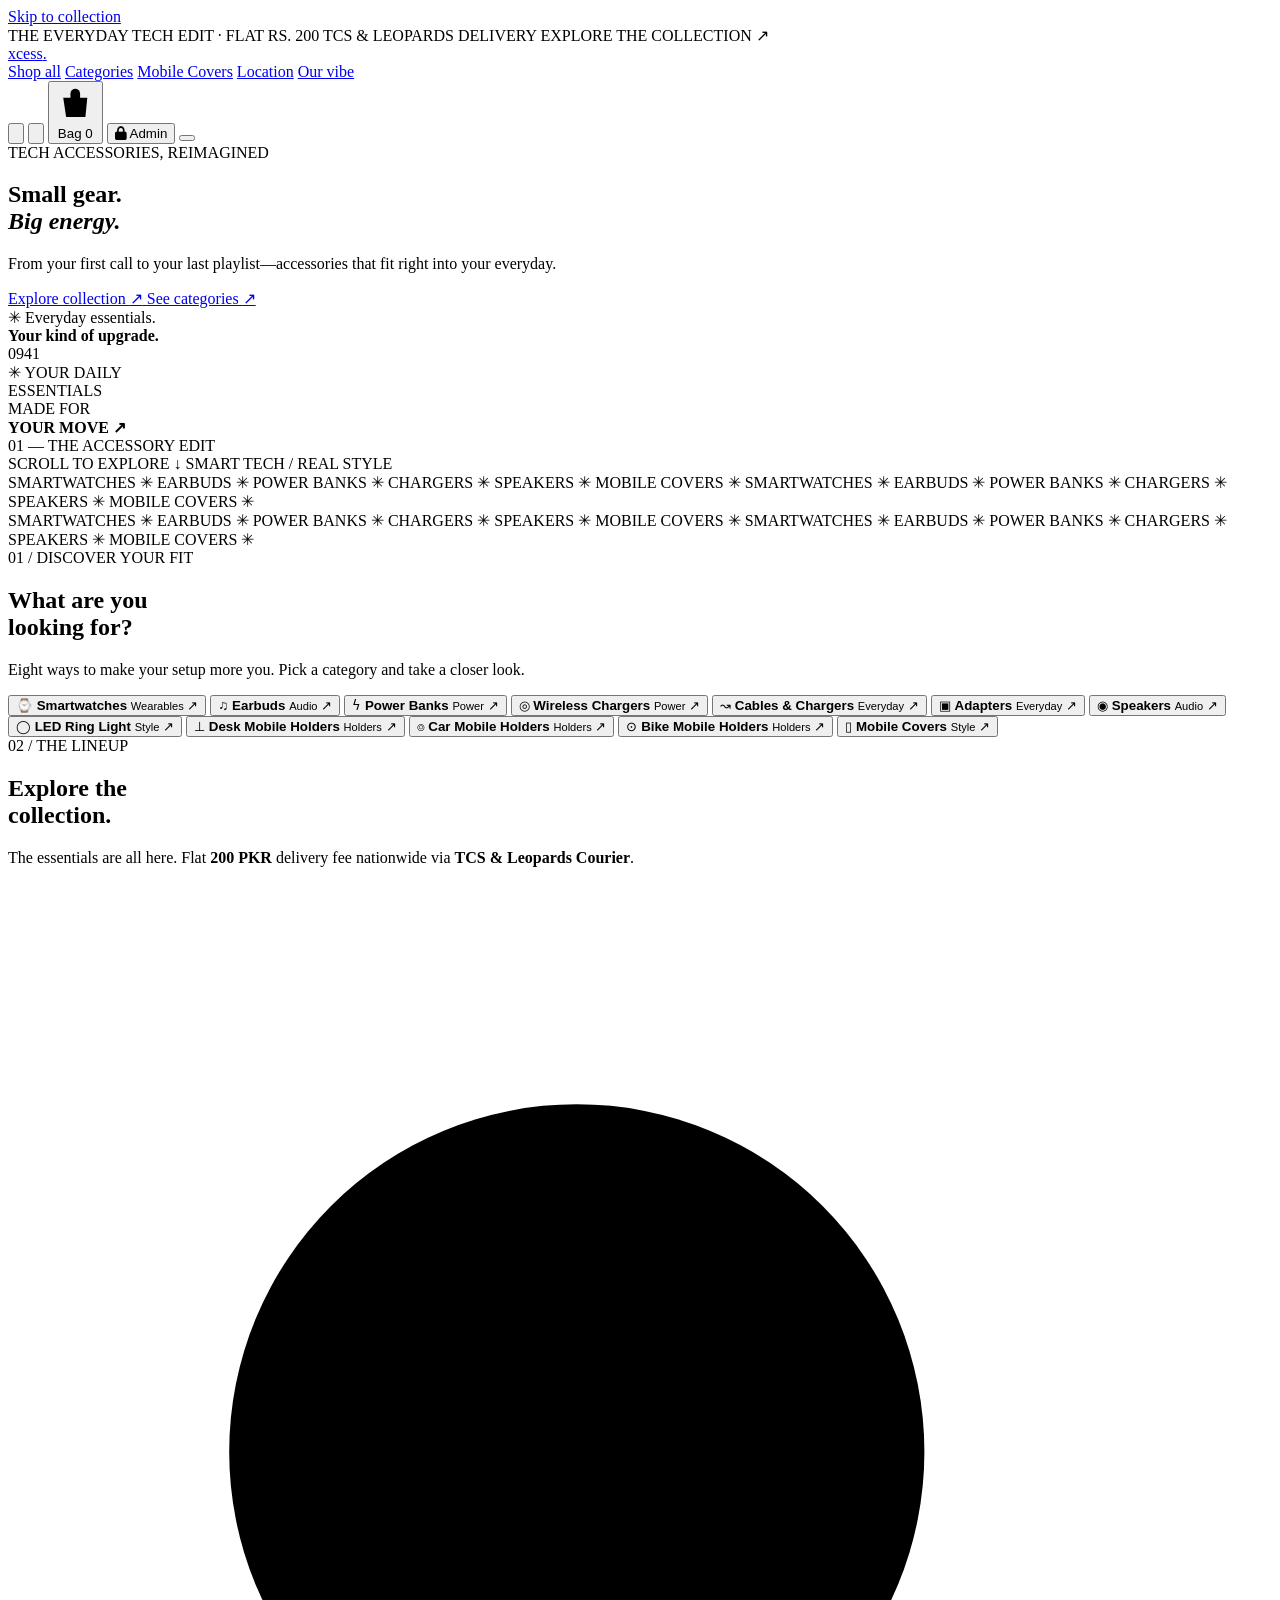
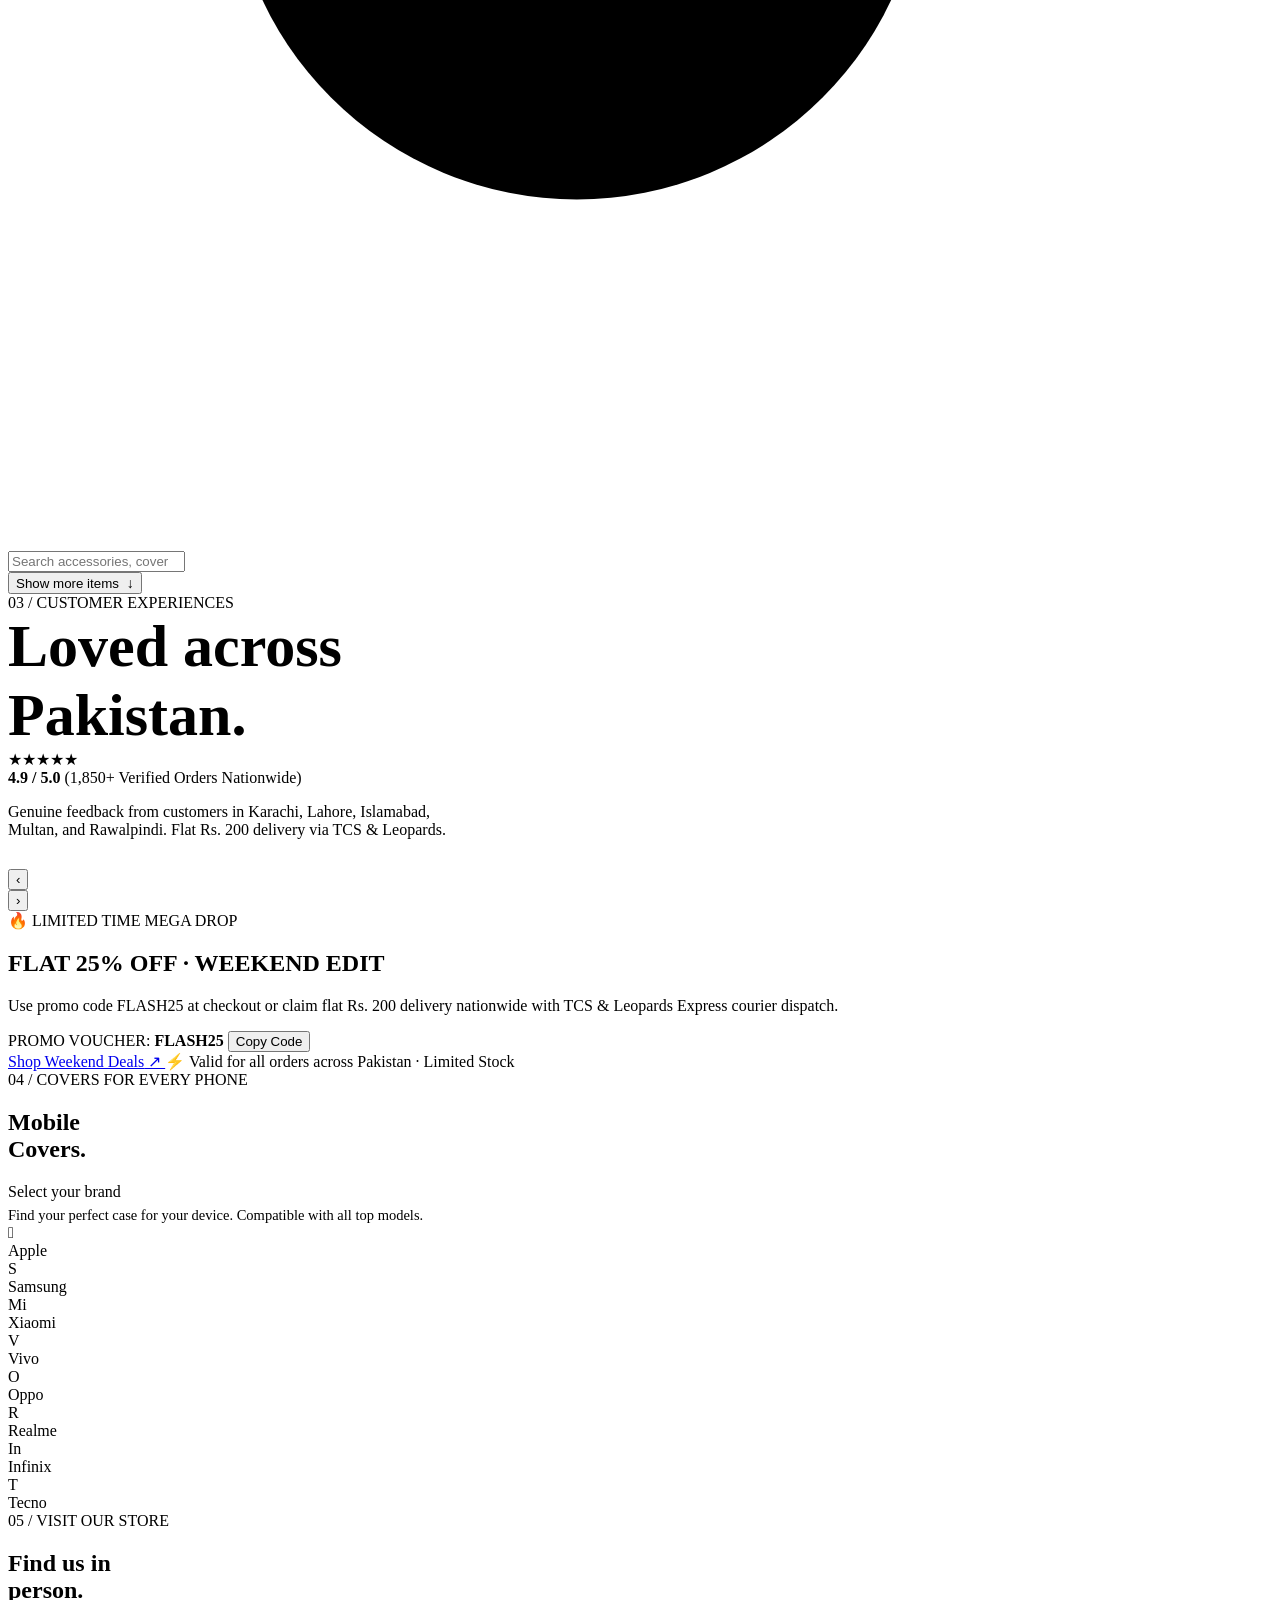
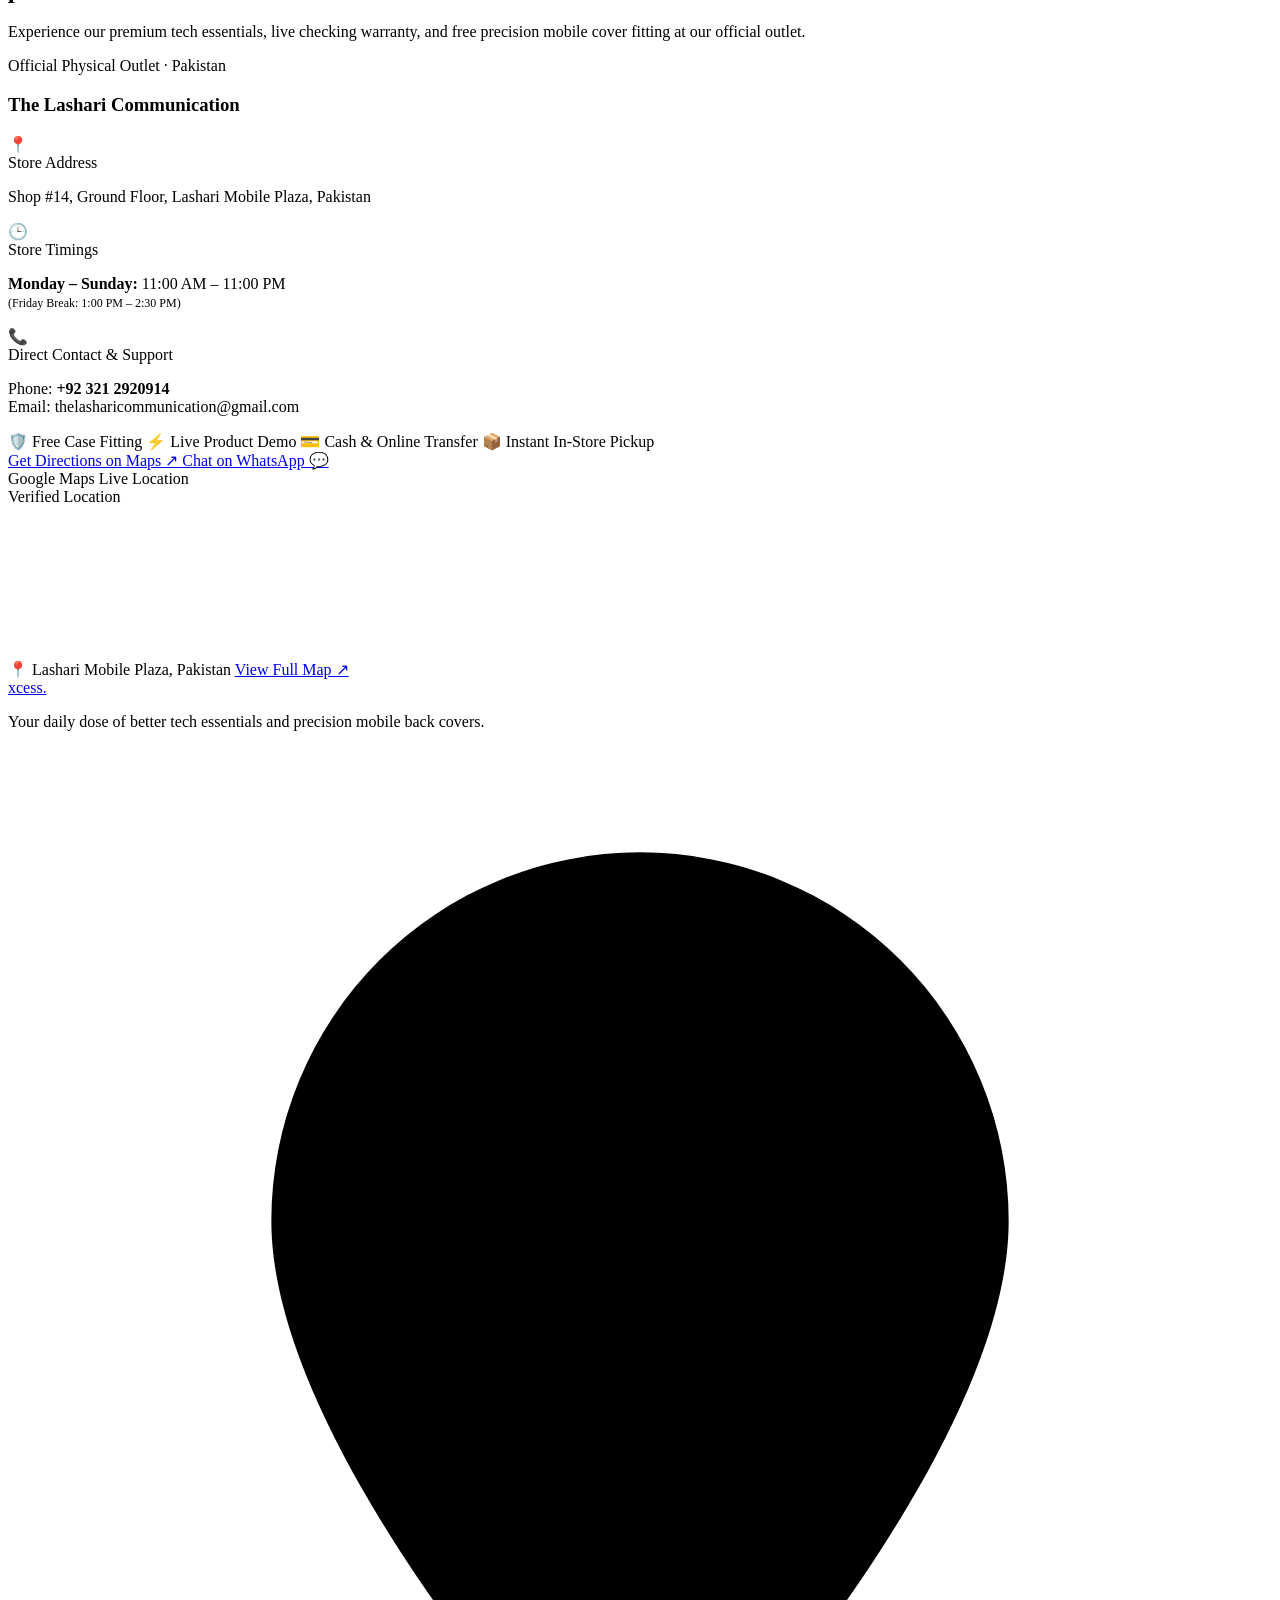
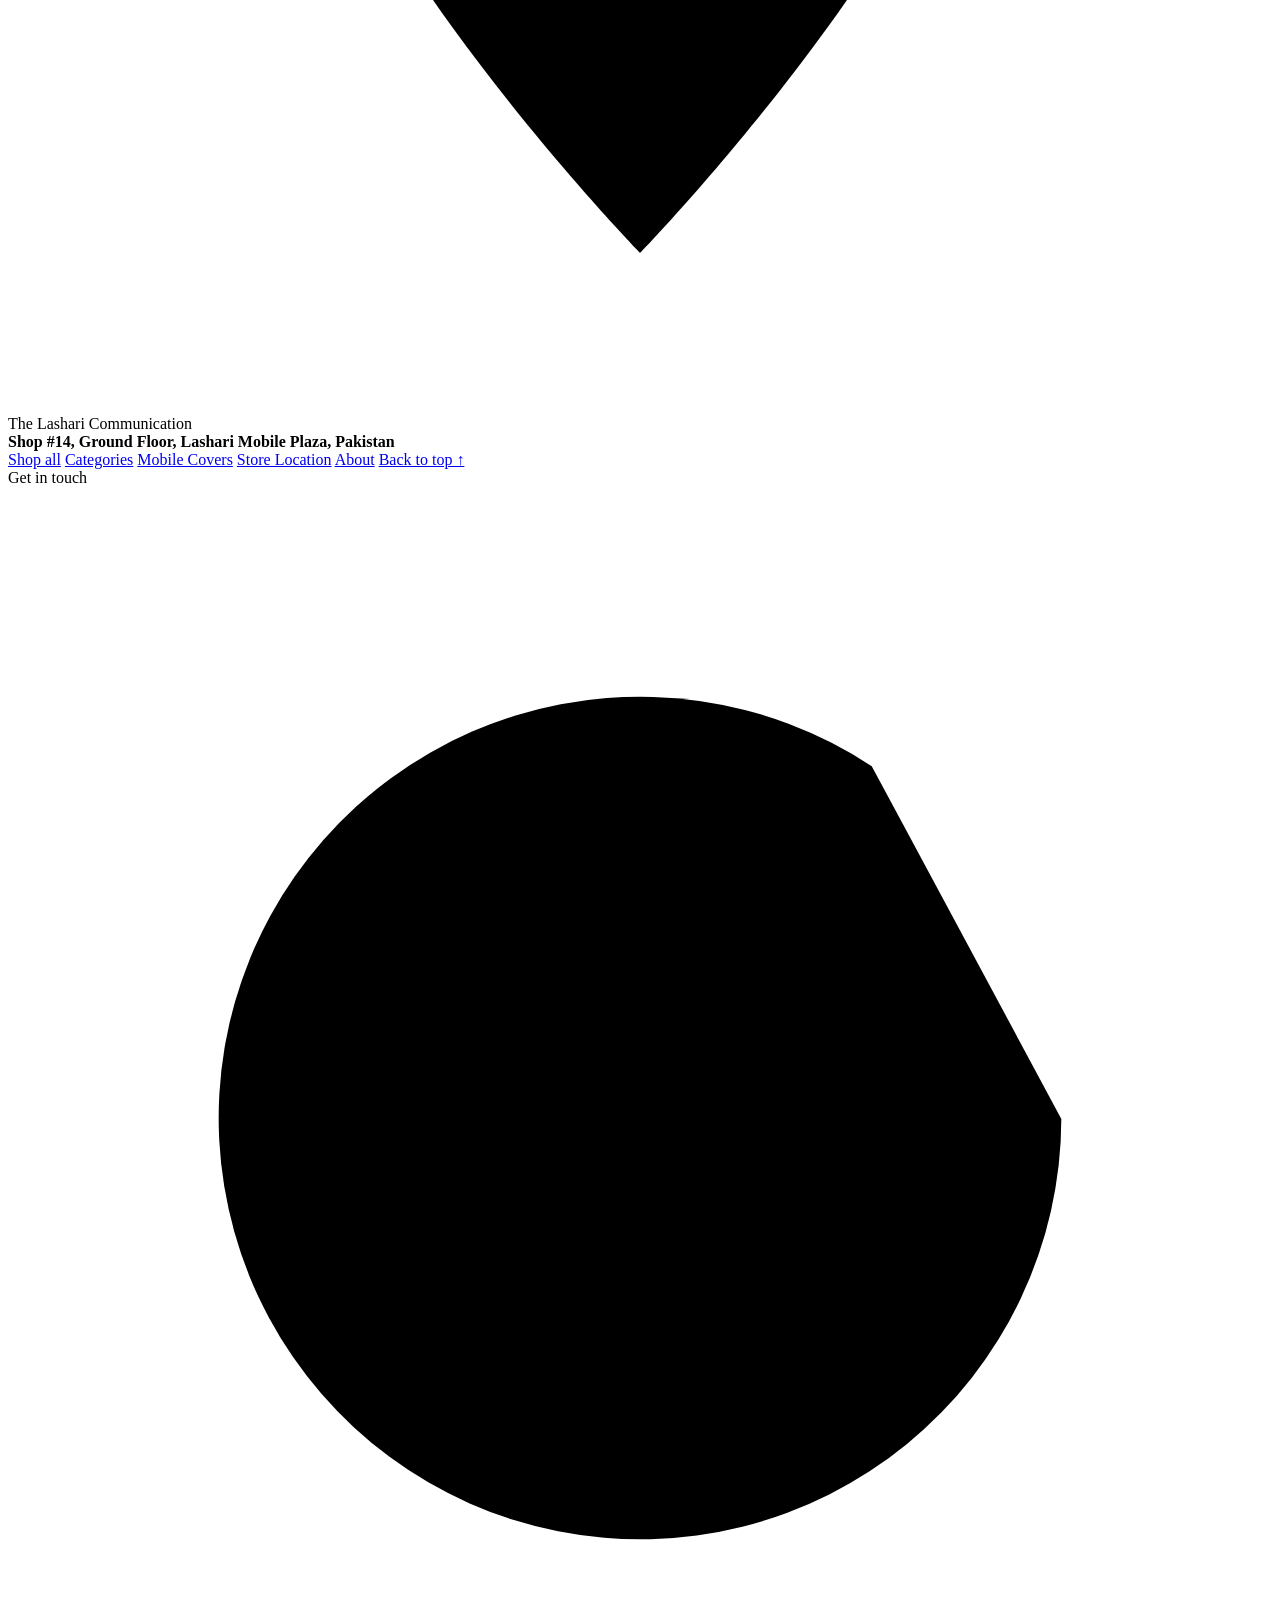
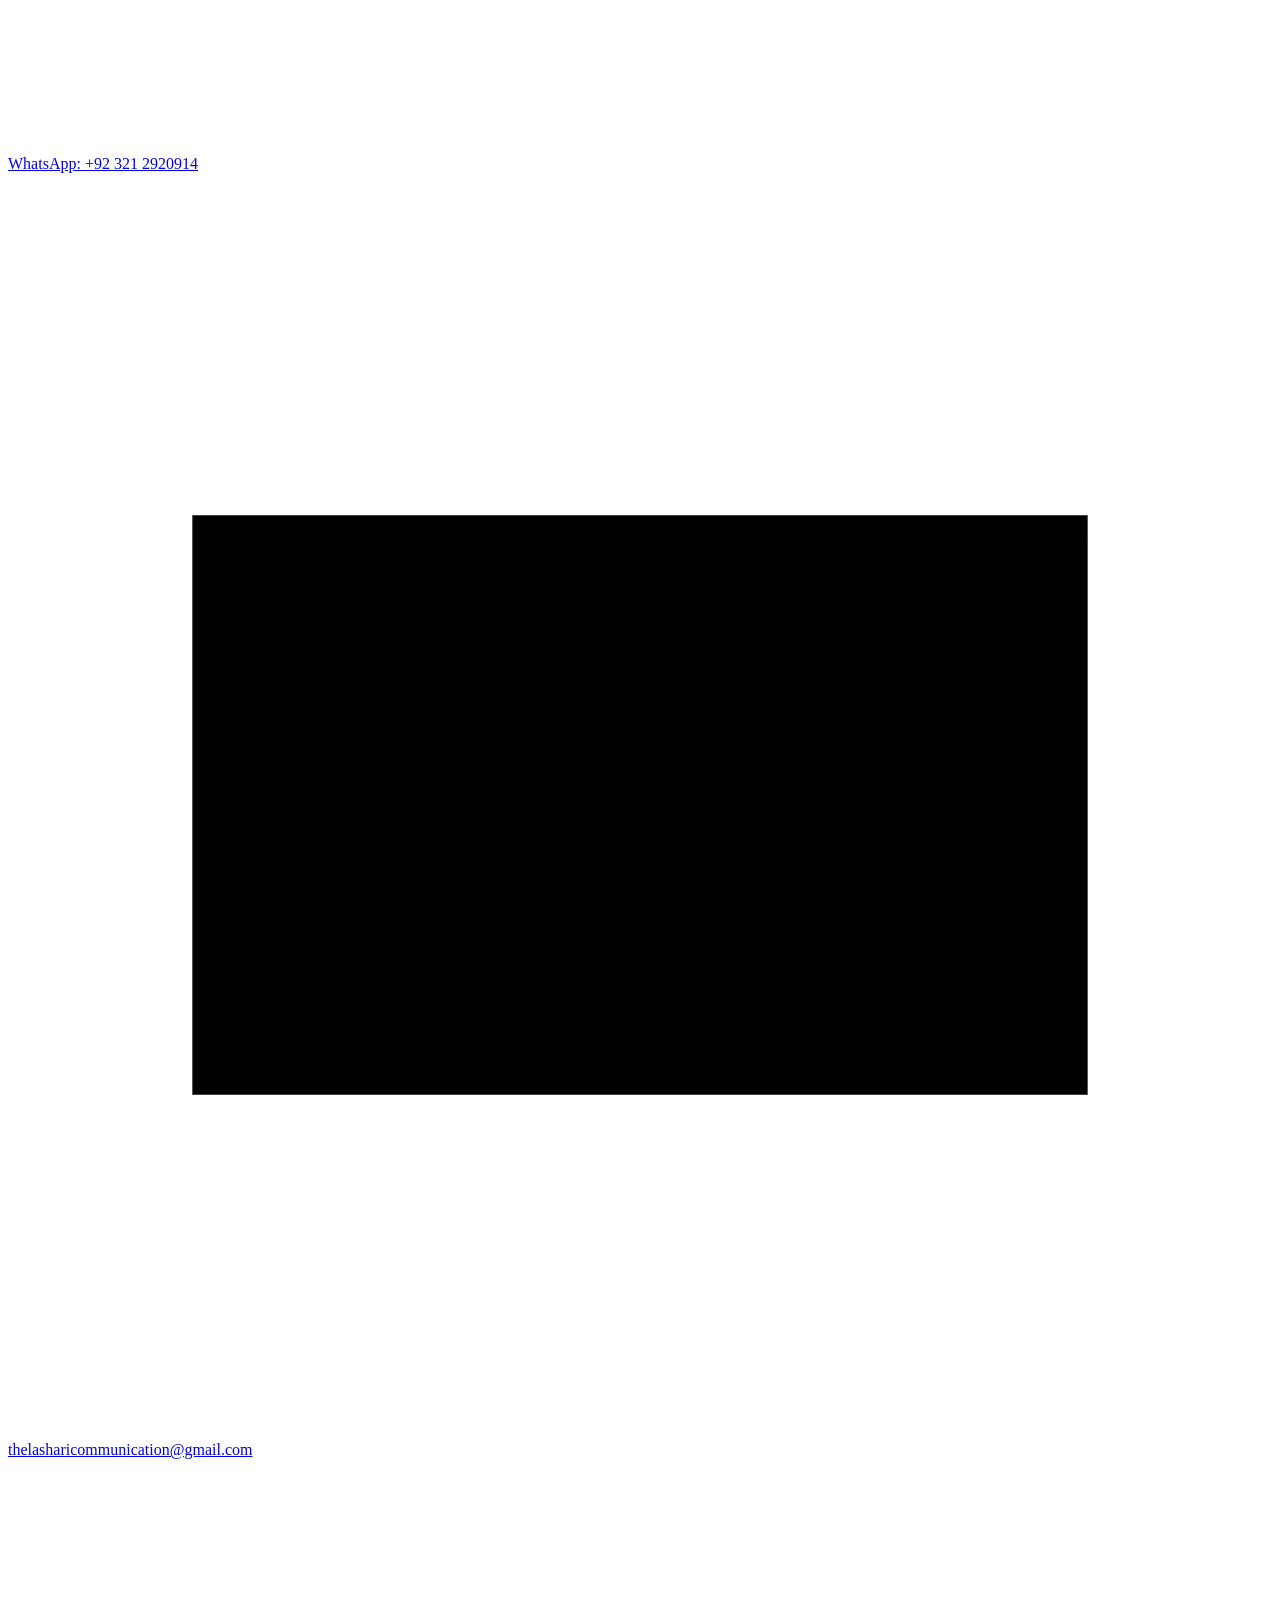
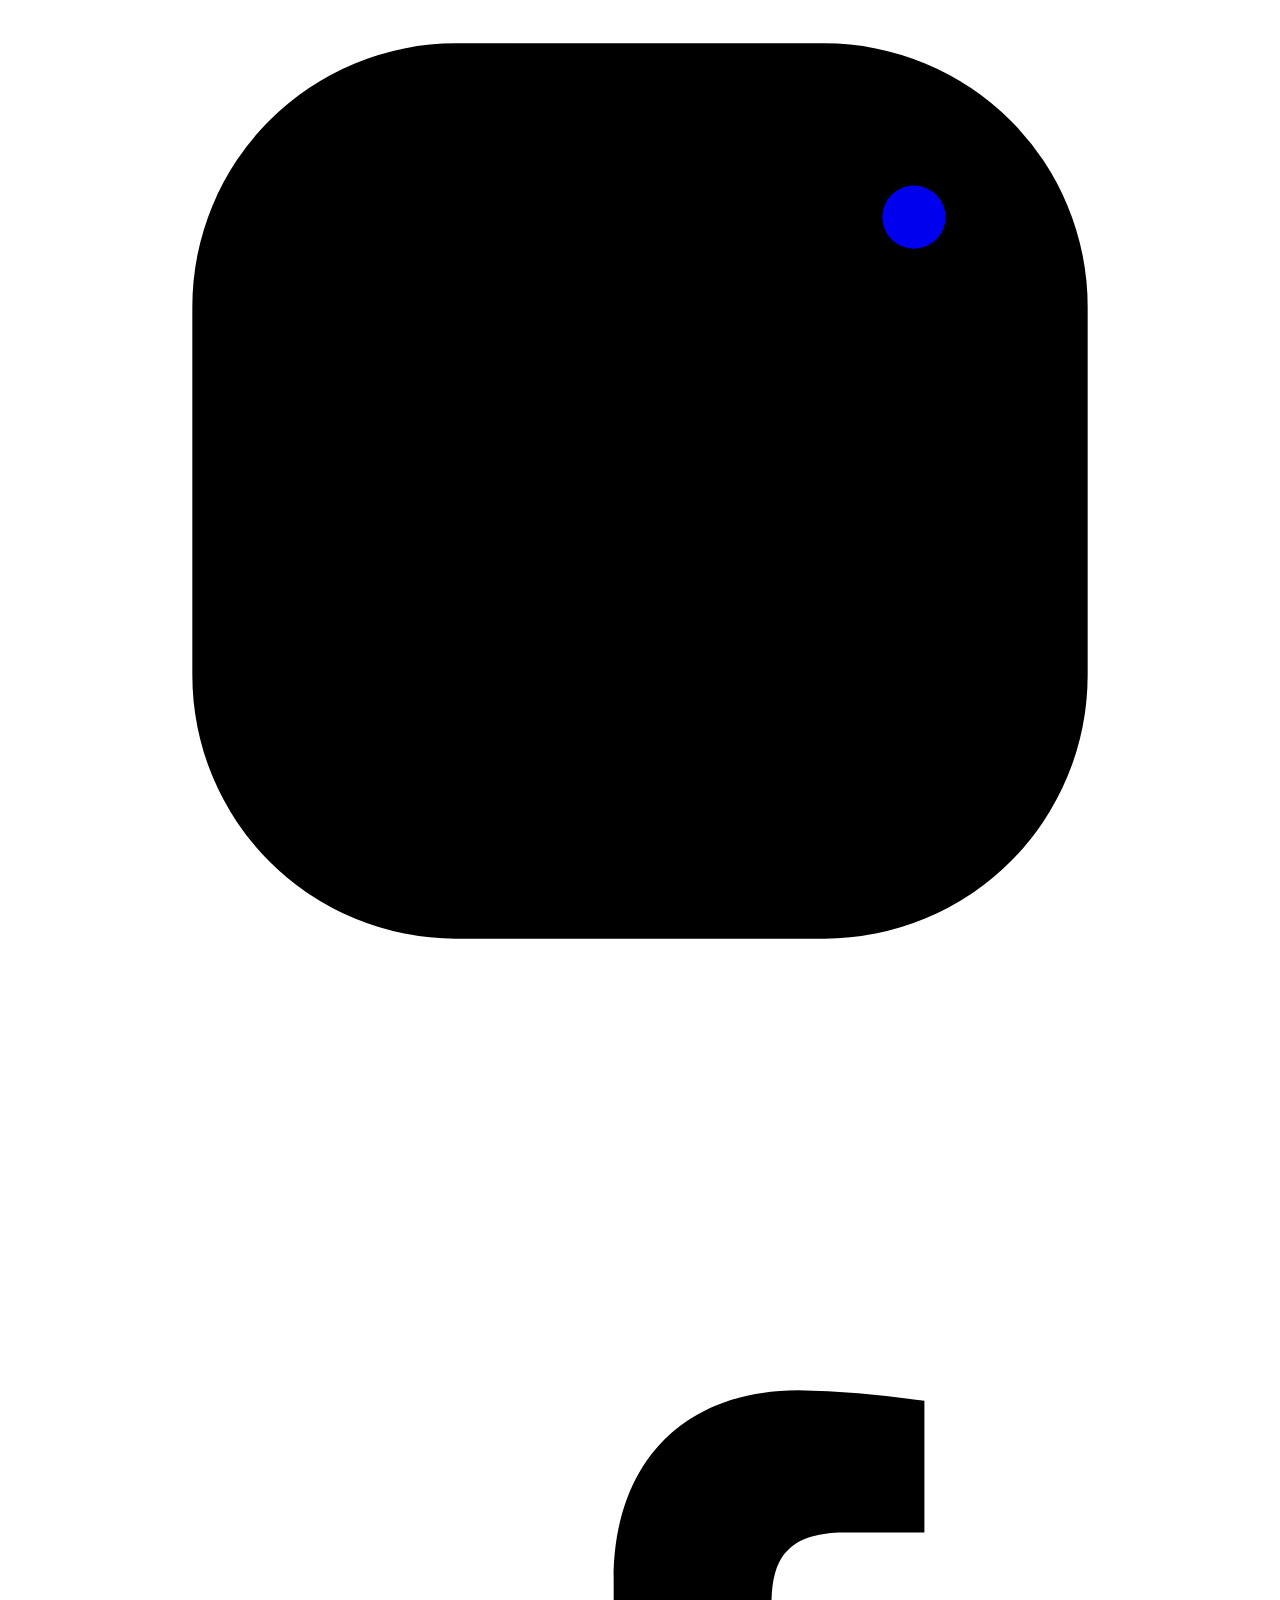
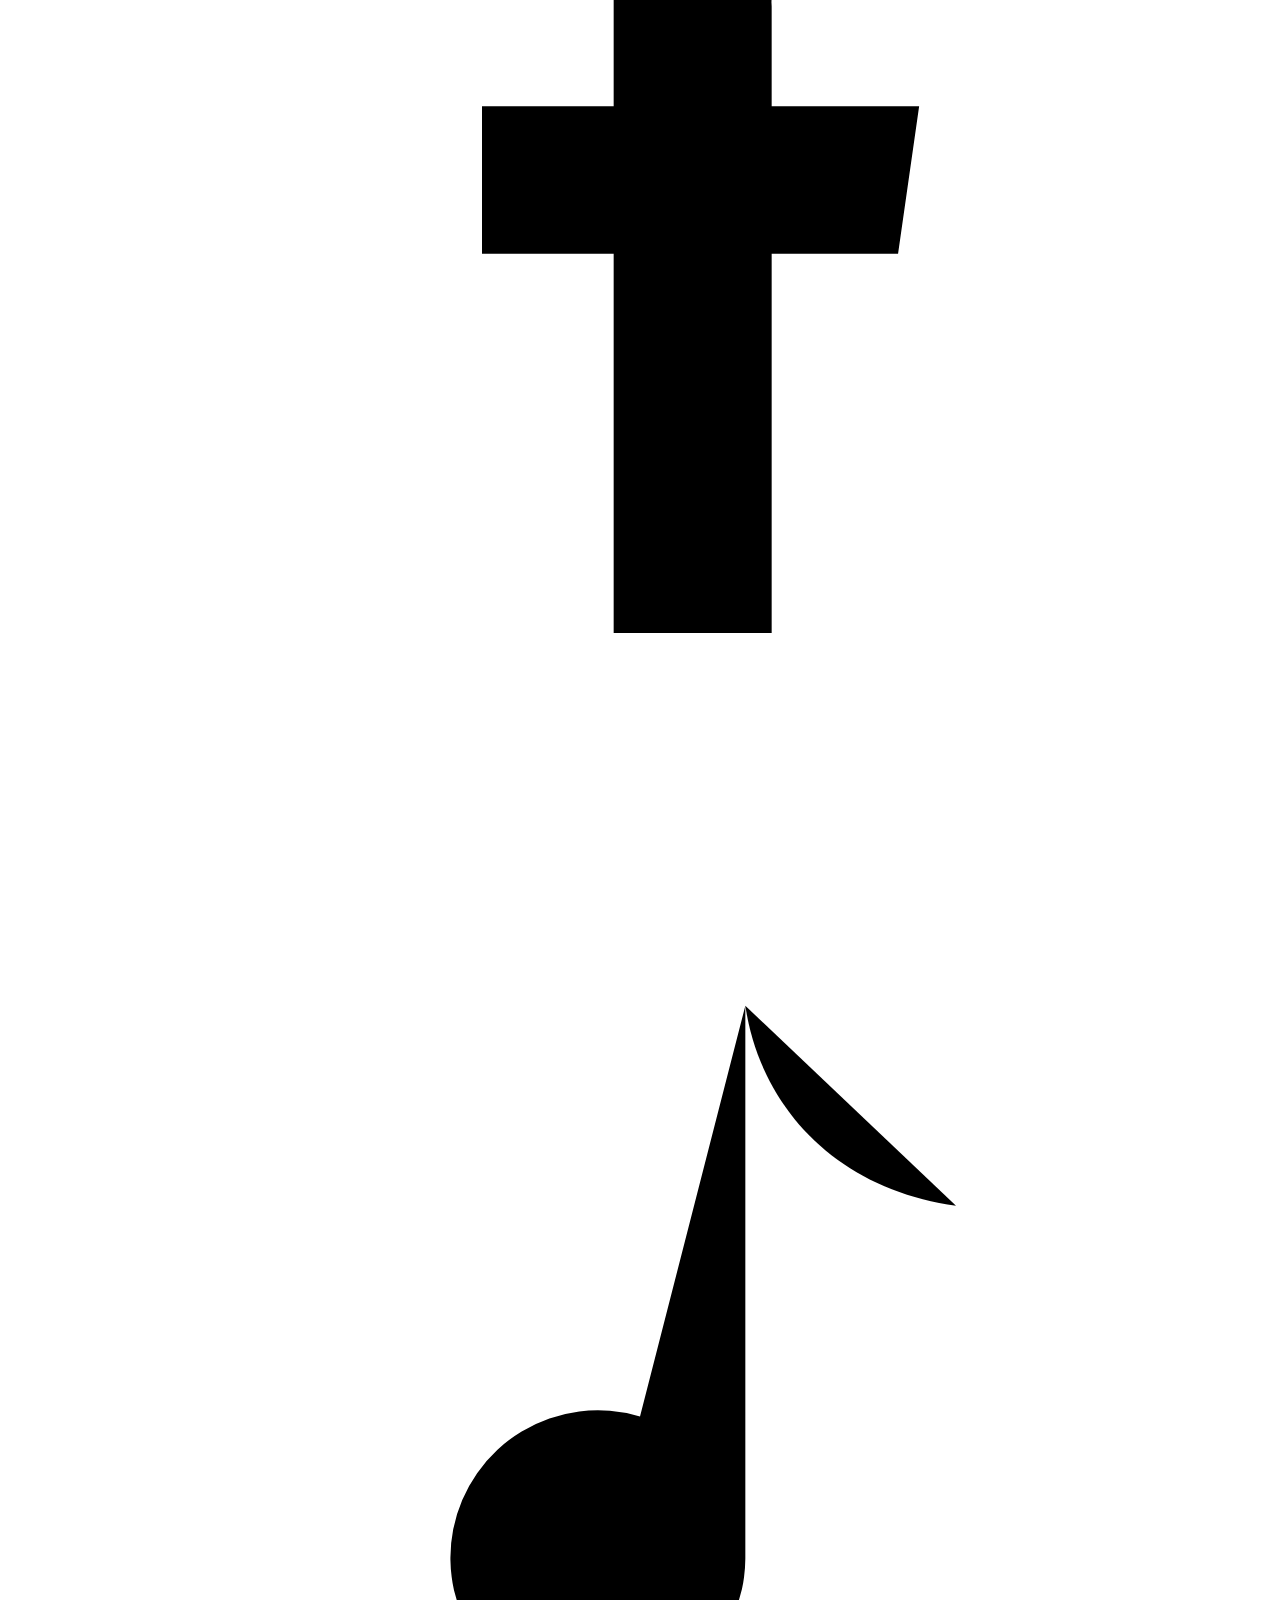
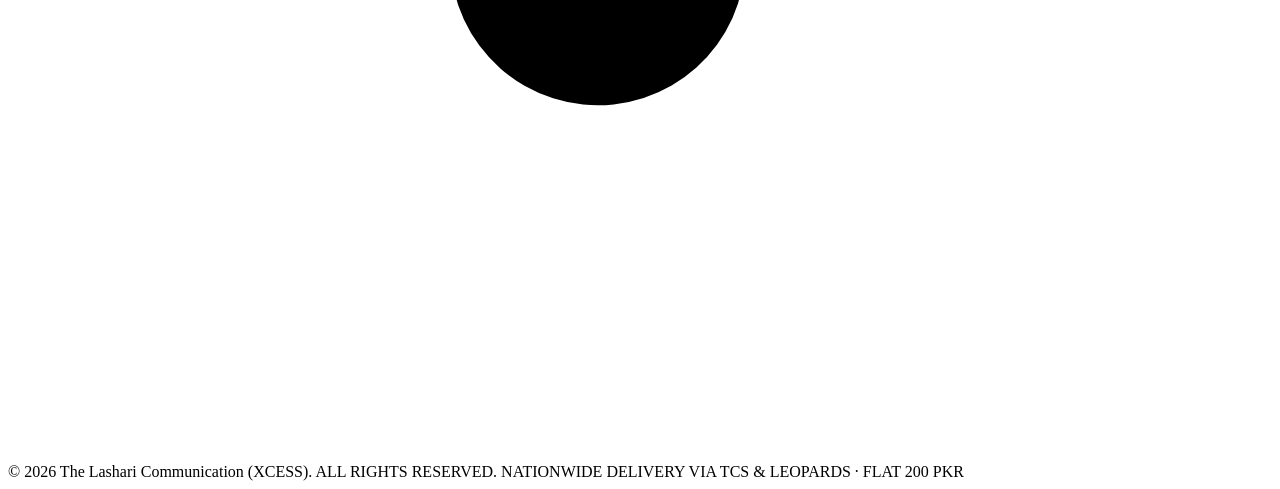
==== index.html @ 23fe4143 "Deploy index.html - The Lashari Communication (XCESS)" ====
﻿<!doctype html>
<html lang="en">
<head>
  <meta charset="UTF-8">
  <meta name="viewport" content="width=device-width, initial-scale=1">
  <meta name="theme-color" content="#171a18">
  <meta name="description" content="Discover smartwatches, earbuds, power banks, mobile covers, chargers, cables, adapters and speakers at The Lashari Communication (XCESS). Nationwide delivery across Pakistan.">
  <title>The Lashari Communication (XCESS) — Upgrade Your Everyday</title>

  <!-- Google Fonts: Manrope (Display) & DM Sans (Body) -->
  <link rel="preconnect" href="https://fonts.googleapis.com">
  <link rel="preconnect" href="https://fonts.gstatic.com" crossorigin>
  <link href="https://fonts.googleapis.com/css2?family=DM+Sans:ital,opsz,wght@0,9..40,400;0,9..40,500;0,9..40,600;0,9..40,700;1,9..40,400&family=Manrope:wght@400;500;600;700;800&display=swap" rel="stylesheet">

  <!-- Font Awesome Icons -->
  <link rel="stylesheet" href="https://cdnjs.cloudflare.com/ajax/libs/font-awesome/6.5.1/css/all.min.css">

  <!-- XCESS Design System Stylesheet -->
  <link rel="stylesheet" href="css/style.css">
</head>
<body>

  <!-- MOUSE-FOLLOW CURSOR GLOW -->
  <div id="cursor-glow" aria-hidden="true"></div>

  <!-- TOAST NOTIFICATION -->
  <div class="toast" id="toast" role="status" aria-live="polite"></div>

    <a class="skip-link" href="#collection">Skip to collection</a>

  <!-- ANNOUNCEMENT BAR -->
  <div class="topbar" id="topAnnouncementBar">
    <span class="pulse"></span>
    <span id="announcementCustomText">THE EVERYDAY TECH EDIT · FLAT RS. 200 TCS &amp; LEOPARDS DELIVERY</span>
    <span class="topbar-right">
      EXPLORE THE COLLECTION
      <span aria-hidden="true">↗</span>
    </span>
  </div>

  <!-- HEADER -->
  <header class="site-header" id="top">
    <div class="header-inner wrap">
      <a href="#top" class="brand" aria-label="XCESS home">
        xcess<span class="brand-dot">.</span>
      </a>

      <nav class="desktop-nav" aria-label="Main navigation">
        <a href="#collection" class="is-current">Shop all</a>
        <a href="#categories">Categories</a>
        <a href="#brands">Mobile Covers</a>
        <a href="#locationSection">Location</a>
        <a href="#about">Our vibe</a>
      </nav>

      <div class="header-actions">
        <!-- SEARCH -->
        <button id="searchToggle" class="icon-button" aria-label="Search collection" title="Search">
          <svg viewBox="0 0 24 24" aria-hidden="true">
            <circle cx="10.8" cy="10.8" r="6.6"/>
            <path d="m16 16 5 5"/>
          </svg>
        </button>

        <!-- WISHLIST -->
        <button id="favoritesToggle" class="icon-button fav-button" aria-label="Show saved favorites" title="Saved favorites">
          <svg viewBox="0 0 24 24" aria-hidden="true">
            <path d="M20.7 8.5c0 4.3-8.7 10.4-8.7 10.4S3.3 12.8 3.3 8.5A4.7 4.7 0 0 1 12 6.2a4.7 4.7 0 0 1 8.7 2.3Z"/>
          </svg>
          <span id="favoritesCount" class="count-badge" hidden>0</span>
        </button>

        <!-- SHOPPING BAG -->
        <button id="bagToggle" class="bag-button" aria-label="Open shopping bag">
          <svg viewBox="0 0 24 24" aria-hidden="true">
            <path d="M4.5 8.5h15l-1.2 12h-12l-1.8-12Z"/>
            <path d="M9 9V6a3 3 0 0 1 6 0v3"/>
          </svg>
          <span>Bag</span>
          <span class="bag-count" id="headerBagCount">0</span>
        </button>

        <!-- ADMIN PANEL BUTTON -->
        <button class="admin-header-btn" onclick="AdminController.promptLogin()" title="Store Admin">
          <i class="fa-solid fa-lock"></i> Admin
        </button>

        <!-- MOBILE MENU -->
        <button class="menu-button" id="menuToggle" aria-label="Open menu" aria-expanded="false">
          <span></span>
          <span></span>
        </button>
      </div>
    </div>

    <!-- MOBILE NAVIGATION -->
    <nav id="mobileNav" class="mobile-nav" aria-label="Mobile navigation" hidden>
      <a href="#collection">Shop all</a>
      <a href="#categories">Categories</a>
      <a href="#brands">Mobile Covers</a>
      <a href="#locationSection">Store Location</a>
      <a href="#about">Our vibe</a>
    </nav>
  </header>

  <main>
    <!-- HERO SECTION -->
    <section class="hero" id="heroSection" aria-labelledby="heroHeading">
      <div class="wrap hero-grid">
        <div class="hero-copy">
          <div class="eyebrow">
            <span class="eyebrow-line"></span>
            TECH ACCESSORIES, REIMAGINED
          </div>
          <h1 id="heroHeading">
            Small gear.<br>
            <em>Big energy.</em>
          </h1>
          <p>
            From your first call to your last playlist—accessories
            that fit right into your everyday.
          </p>
          <div class="hero-cta">
            <a class="button button-dark" href="#collection">
              Explore collection
              <span>↗</span>
            </a>
            <a class="text-link" href="#categories">
              See categories
              <span>↗</span>
            </a>
          </div>
          <div class="hero-note">
            <span class="mini-star">✳</span>
            <span>
              Everyday essentials.<br>
              <strong>Your kind of upgrade.</strong>
            </span>
          </div>
        </div>

        <!-- 3D PRODUCT ILLUSTRATIONS STAGE -->
        <div class="hero-stage" aria-label="Decorative smartwatch and earbuds illustrations">
          <div class="orbit orbit-one"></div>
          <div class="orbit orbit-two"></div>
          <div class="hero-disc"></div>
          <div class="hero-glow"></div>

          <!-- Pure CSS 3D Floating Watch -->
          <div class="hero-product hero-watch" id="heroWatch">
            <div class="art-root">
              <div class="art-object watch-object">
                <div class="watch-strap"></div>
                <div class="watch-face">
                  <div class="watch-time">09<span>41</span></div>
                  <div class="watch-dot"></div>
                </div>
              </div>
            </div>
          </div>

          <!-- Pure CSS 3D Floating Earbuds -->
          <div class="hero-product hero-earbuds" id="heroEarbuds">
            <div class="art-root">
              <div class="art-object buds-object">
                <div class="earbud one"></div>
                <div class="earbud two"></div>
                <div class="buds-case"></div>
              </div>
            </div>
          </div>

          <div class="hero-sticker sticker-top">
            <span>✳</span>
            YOUR DAILY<br>
            ESSENTIALS
          </div>
          <div class="hero-sticker sticker-bottom">
            MADE FOR<br>
            <strong>YOUR MOVE ↗</strong>
          </div>
          <div class="hero-bottom-label">
            01 — THE ACCESSORY EDIT
          </div>
        </div>
      </div>

      <div class="hero-index wrap">
        <span>SCROLL TO EXPLORE ↓</span>
        <span>SMART TECH / REAL STYLE</span>
      </div>
    </section>

    <!-- SCROLLING CATEGORY TICKER -->
    <div class="ticker" aria-label="Product categories">
      <div class="ticker-track" aria-hidden="true">
        SMARTWATCHES <span>✳</span>
        EARBUDS <span>✳</span>
        POWER BANKS <span>✳</span>
        CHARGERS <span>✳</span>
        SPEAKERS <span>✳</span>
        MOBILE COVERS <span>✳</span>
        SMARTWATCHES <span>✳</span>
        EARBUDS <span>✳</span>
        POWER BANKS <span>✳</span>
        CHARGERS <span>✳</span>
        SPEAKERS <span>✳</span>
        MOBILE COVERS <span>✳</span>
      </div>
      <div class="ticker-track" aria-hidden="true">
        SMARTWATCHES <span>✳</span>
        EARBUDS <span>✳</span>
        POWER BANKS <span>✳</span>
        CHARGERS <span>✳</span>
        SPEAKERS <span>✳</span>
        MOBILE COVERS <span>✳</span>
        SMARTWATCHES <span>✳</span>
        EARBUDS <span>✳</span>
        POWER BANKS <span>✳</span>
        CHARGERS <span>✳</span>
        SPEAKERS <span>✳</span>
        MOBILE COVERS <span>✳</span>
      </div>
    </div>

    <!-- CATEGORIES SECTION -->
    <section class="categories-section section-space wrap" id="categories">
      <div class="section-kicker">
        <span class="section-number">01 /</span>
        DISCOVER YOUR FIT
      </div>
      <div class="section-heading-row">
        <h2>
          What are you<br>
          <span class="muted">looking for?</span>
        </h2>
        <p>
          Eight ways to make your setup more you.
          Pick a category and take a closer look.
        </p>
      </div>

      <!-- Categories 12 Tiles -->
      <div class="category-strip" id="categoryStrip">
        <button class="category-tile reveal in-view" data-category="smartwatches">
          <span class="category-icon" aria-hidden="true">⌚</span>
          <span>
            <strong>Smartwatches</strong>
            <small>Wearables</small>
          </span>
          <span class="arrow" aria-hidden="true">↗</span>
        </button>

        <button class="category-tile reveal in-view" data-category="earbuds">
          <span class="category-icon" aria-hidden="true">♫</span>
          <span>
            <strong>Earbuds</strong>
            <small>Audio</small>
          </span>
          <span class="arrow" aria-hidden="true">↗</span>
        </button>

        <button class="category-tile reveal in-view" data-category="powerbanks">
          <span class="category-icon" aria-hidden="true">ϟ</span>
          <span>
            <strong>Power Banks</strong>
            <small>Power</small>
          </span>
          <span class="arrow" aria-hidden="true">↗</span>
        </button>

        <button class="category-tile reveal in-view" data-category="wirelesschargers">
          <span class="category-icon" aria-hidden="true">◎</span>
          <span>
            <strong>Wireless Chargers</strong>
            <small>Power</small>
          </span>
          <span class="arrow" aria-hidden="true">↗</span>
        </button>

        <button class="category-tile reveal in-view" data-category="cableschargers">
          <span class="category-icon" aria-hidden="true">↝</span>
          <span>
            <strong>Cables &amp; Chargers</strong>
            <small>Everyday</small>
          </span>
          <span class="arrow" aria-hidden="true">↗</span>
        </button>

        <button class="category-tile reveal in-view" data-category="adapters">
          <span class="category-icon" aria-hidden="true">▣</span>
          <span>
            <strong>Adapters</strong>
            <small>Everyday</small>
          </span>
          <span class="arrow" aria-hidden="true">↗</span>
        </button>

        <button class="category-tile reveal in-view" data-category="speakers">
          <span class="category-icon" aria-hidden="true">◉</span>
          <span>
            <strong>Speakers</strong>
            <small>Audio</small>
          </span>
          <span class="arrow" aria-hidden="true">↗</span>
        </button>

        <button class="category-tile reveal in-view" data-category="ringlight">
          <span class="category-icon" aria-hidden="true">◯</span>
          <span>
            <strong>LED Ring Light</strong>
            <small>Style</small>
          </span>
          <span class="arrow" aria-hidden="true">↗</span>
        </button>

        <button class="category-tile reveal in-view" data-category="deskholder">
          <span class="category-icon" aria-hidden="true">⊥</span>
          <span>
            <strong>Desk Mobile Holders</strong>
            <small>Holders</small>
          </span>
          <span class="arrow" aria-hidden="true">↗</span>
        </button>

        <button class="category-tile reveal in-view" data-category="carholder">
          <span class="category-icon" aria-hidden="true">⌾</span>
          <span>
            <strong>Car Mobile Holders</strong>
            <small>Holders</small>
          </span>
          <span class="arrow" aria-hidden="true">↗</span>
        </button>

        <button class="category-tile reveal in-view" data-category="bikeholder">
          <span class="category-icon" aria-hidden="true">⊙</span>
          <span>
            <strong>Bike Mobile Holders</strong>
            <small>Holders</small>
          </span>
          <span class="arrow" aria-hidden="true">↗</span>
        </button>

        <button class="category-tile reveal in-view" data-category="covers">
          <span class="category-icon" aria-hidden="true">▯</span>
          <span>
            <strong>Mobile Covers</strong>
            <small>Style</small>
          </span>
          <span class="arrow" aria-hidden="true">↗</span>
        </button>
      </div>
    </section>

    <!-- PRODUCTS COLLECTION -->
    <section class="collection-section section-space" id="collection">
      <div class="wrap">
        <div class="section-kicker">
          <span class="section-number">02 /</span>
          THE LINEUP
        </div>
        <div class="section-heading-row collection-heading">
          <h2>
            Explore the<br>
            <span class="muted">collection.</span>
          </h2>
          <p>
            The essentials are all here. Flat <strong>200 PKR</strong> delivery fee nationwide via <strong>TCS &amp; Leopards Courier</strong>.
          </p>
        </div>

        <!-- PRODUCT FILTERS & SEARCH -->
        <div class="collection-toolbar">
          <div class="filter-tabs" id="filters" role="group" aria-label="Filter products">
            <!-- Dynamically populated or interactive filters -->
          </div>

          <label class="search-field" id="searchField">
            <svg viewBox="0 0 24 24" aria-hidden="true">
              <circle cx="10.8" cy="10.8" r="6.6"/>
              <path d="m16 16 5 5"/>
            </svg>
            <input id="searchInput" type="search" placeholder="Search accessories, covers, models..." aria-label="Search accessories">
          </label>
        </div>

        <!-- PRODUCT CARDS INJECTED BY JS -->
        <div class="product-grid" id="productGrid"></div>

        <p class="empty-state" id="emptyState" hidden>
          No accessories found. Try a different search or filter.
        </p>

        <!-- SHOW MORE PRODUCTS BUTTON (2 Rows initially, then 3 more rows on click) -->
        <div id="loadMoreContainer">
          <button type="button" id="btnLoadMoreProducts" class="button button-dark">
            Show more items <span style="font-size:14px; margin-left:4px;">↓</span>
          </button>
        </div>
      </div>
    </section>

    <!-- CUSTOMER REVIEWS SECTION -->
    <section class="reviews-section section-space" id="reviewsSection">
      <div class="wrap">
        <div class="section-kicker">
          <span class="section-number">03 /</span>
          CUSTOMER EXPERIENCES
        </div>
        <div class="section-heading-row" style="margin-bottom:30px;">
          <div>
            <h2 style="font-size:clamp(36px, 5.5vw, 60px); margin:0;">
              Loved across<br>
              <span class="muted">Pakistan.</span>
            </h2>
            <div class="reviews-rating-banner">
              <div class="reviews-stars" aria-label="5 star rating">★★★★★</div>
              <strong>4.9 / 5.0</strong>
              <span>(1,850+ Verified Orders Nationwide)</span>
            </div>
          </div>
          <p style="max-width:440px;">
            Genuine feedback from customers in Karachi, Lahore, Islamabad, Multan, and Rawalpindi. Flat Rs. 200 delivery via TCS &amp; Leopards.
          </p>
        </div>

        <!-- CAROUSEL CONTROLS & REVIEWS CARDS (Auto-shuffled periodically) -->
        <div class="reviews-carousel-wrap">
          <button type="button" class="reviews-nav-btn prev-btn" id="prevReviewsBtn" aria-label="Previous reviews" title="Previous reviews">‹</button>
          <div class="reviews-grid" id="reviewsGrid"></div>
          <button type="button" class="reviews-nav-btn next-btn" id="nextReviewsBtn" aria-label="Next reviews" title="Next reviews">›</button>
        </div>

        <!-- INDICATOR DOTS -->
        <div class="reviews-dots" id="reviewsDots"></div>
      </div>
    </section>

    <!-- SPECIAL PROMO OFFER SECTION (Fully Editable in Admin) -->
    <section class="special-offer-section wrap" id="specialOfferSection">
      <div class="offer-card">
        <div class="offer-glow" aria-hidden="true"></div>
        <div class="offer-content">
          <span class="offer-badge" id="displayOfferTag">🔥 LIMITED TIME MEGA DROP</span>
          <h2 id="displayOfferTitle">FLAT 25% OFF · WEEKEND EDIT</h2>
          <p id="displayOfferDesc">Use promo code FLASH25 at checkout or claim flat Rs. 200 delivery nationwide with TCS &amp; Leopards Express courier dispatch.</p>
          
          <div class="offer-code-box">
            <span class="offer-code-label">PROMO VOUCHER:</span>
            <strong class="offer-code-val" id="displayOfferCode">FLASH25</strong>
            <button type="button" class="offer-copy-btn" id="btnCopyOfferCode" onclick="copyOfferPromoCode()">Copy Code</button>
          </div>

          <div class="offer-actions">
            <a href="#collection" class="button button-lime" id="displayOfferBtnLink">
              <span id="displayOfferBtnText">Shop Weekend Deals</span> ↗
            </a>
            <span class="offer-note" id="displayOfferNote">⚡ Valid for all orders across Pakistan · Limited Stock</span>
          </div>
        </div>
      </div>
    </section>

    <!-- ABOUT / EDITORIAL SECTION -->
    <section class="editorial-section" id="about" style="display:none;">
      <div class="wrap editorial-grid">
        <div class="editorial-art">
          <div class="editorial-loop"></div>
          <div class="editorial-dot">X.</div>
          <div class="editorial-word">
            EVERY<br>
            DAY.
          </div>
          <div class="editorial-corner">
            DESIGNED AROUND YOU ↗
          </div>
        </div>

        <div class="editorial-copy">
          <div class="section-kicker light-kicker">
            <span class="section-number">03 /</span>
            THE XCESS FEELING
          </div>
          <h2>
            Good tech.<br>
            <em>Better days.</em>
          </h2>
          <p>
            Power up, tune in, stay connected, and make your
            phone your own. Your everyday setup starts
            with the little things.
          </p>
          <a class="button button-lime" href="#collection">
            Find your essentials
            <span>↗</span>
          </a>
        </div>
      </div>
    </section>

    <!-- CLOSING SECTION -->
    <section class="closing-section wrap" id="closingSection" style="display:none;">
      <div class="closing-star">✳</div>
      <p>
        THE RIGHT ACCESSORY CHANGES THE WHOLE VIBE.
      </p>
      <h2>
        Make it yours<span>.</span>
      </h2>
      <a class="round-arrow" href="#collection" aria-label="Back to collection">
        ↗
      </a>
    </section>

    <!-- BRAND / MOBILE COVERS SECTION -->
    <section class="brand-section section-space" id="brands">
      <div class="wrap">
        <div class="section-kicker">
          <span class="section-number">04 /</span>
          COVERS FOR EVERY PHONE
        </div>
        <div class="section-heading-row brand-heading">
          <h2>
            Mobile<br>
            <span class="muted">Covers.</span>
          </h2>
          <div>
            <h3 style="font: 800 20px var(--display); color: var(--ink); margin: 0 0 6px;">Select your brand</h3>
            <p style="margin: 0; color: var(--muted); font-size: 14.5px;">
              Find your perfect case for your device. Compatible with all top models.
            </p>
          </div>
        </div>

        <div class="brand-grid" id="brandGrid">
          <div class="brand-card reveal in-view" data-brand="apple">
            <div class="brand-logo">
              <span class="brand-logo-text"></span>
            </div>
            <div class="brand-name">Apple</div>
          </div>
        
          <div class="brand-card reveal in-view" data-brand="samsung">
            <div class="brand-logo">
              <span class="brand-logo-text">S</span>
            </div>
            <div class="brand-name">Samsung</div>
          </div>
        
          <div class="brand-card reveal in-view" data-brand="xiaomi">
            <div class="brand-logo">
              <span class="brand-logo-text">Mi</span>
            </div>
            <div class="brand-name">Xiaomi</div>
          </div>
        
          <div class="brand-card reveal in-view" data-brand="vivo">
            <div class="brand-logo">
              <span class="brand-logo-text">V</span>
            </div>
            <div class="brand-name">Vivo</div>
          </div>
        
          <div class="brand-card reveal in-view" data-brand="oppo">
            <div class="brand-logo">
              <span class="brand-logo-text">O</span>
            </div>
            <div class="brand-name">Oppo</div>
          </div>
        
          <div class="brand-card reveal in-view" data-brand="realme">
            <div class="brand-logo">
              <span class="brand-logo-text">R</span>
            </div>
            <div class="brand-name">Realme</div>
          </div>
        
          <div class="brand-card reveal in-view" data-brand="infinix">
            <div class="brand-logo">
              <span class="brand-logo-text">In</span>
            </div>
            <div class="brand-name">Infinix</div>
          </div>
        
          <div class="brand-card reveal in-view" data-brand="tecno">
            <div class="brand-logo">
              <span class="brand-logo-text">T</span>
            </div>
            <div class="brand-name">Tecno</div>
          </div>
        </div>
      </div>
    </section>

    <!-- SHOP LOCATION / VISIT US SECTION -->
    <section class="location-section section-space" id="locationSection">
      <div class="wrap">
        <div class="section-kicker">
          <span class="section-number">05 /</span>
          VISIT OUR STORE
        </div>
        <div class="section-heading-row">
          <h2>
            <span id="displayLocationHeading">Find us in<br><span class="muted">person.</span></span>
          </h2>
          <p id="displayLocationDesc">
            Experience our premium tech essentials, live checking warranty, and free precision mobile cover fitting at our official outlet.
          </p>
        </div>

        <div class="location-grid">
          <!-- Left: Store Information Card -->
          <div class="location-info-card">
            <div class="location-badge">
              <span class="location-pulse"></span>
              Official Physical Outlet · Pakistan
            </div>

            <h3 class="location-store-title" id="displayLocationStoreTitle">The Lashari Communication</h3>
            
            <div class="location-detail-item">
              <div class="location-icon-box">📍</div>
              <div>
                <span class="location-detail-label">Store Address</span>
                <p class="location-detail-val shop-address-text" id="displayLocationAddress">
                  Shop #14, Ground Floor, Lashari Mobile Plaza, Pakistan
                </p>
              </div>
            </div>

            <div class="location-detail-item">
              <div class="location-icon-box">🕒</div>
              <div>
                <span class="location-detail-label">Store Timings</span>
                <p class="location-detail-val" id="displayLocationTimings">
                  <strong>Monday – Sunday:</strong> 11:00 AM – 11:00 PM<br>
                  <span style="color:var(--muted); font-size:12px;">(Friday Break: 1:00 PM – 2:30 PM)</span>
                </p>
              </div>
            </div>

            <div class="location-detail-item">
              <div class="location-icon-box">📞</div>
              <div>
                <span class="location-detail-label">Direct Contact &amp; Support</span>
                <p class="location-detail-val">
                  Phone: <strong class="shop-phone-text">+92 321 2920914</strong><br>
                  Email: <span class="shop-email-text">thelasharicommunication@gmail.com</span>
                </p>
              </div>
            </div>

            <div class="location-perks-row">
              <span class="location-perk-tag">🛡️ Free Case Fitting</span>
              <span class="location-perk-tag">⚡ Live Product Demo</span>
              <span class="location-perk-tag">💳 Cash &amp; Online Transfer</span>
              <span class="location-perk-tag">📦 Instant In-Store Pickup</span>
            </div>

            <div class="location-actions">
              <a id="shopMapLink" class="button button-lime" href="https://www.google.com/maps/search/?api=1&query=Shop+%2314%2C+Ground+Floor%2C+Lashari+Mobile+Plaza%2C+Pakistan" target="_blank" rel="noopener">
                Get Directions on Maps ↗
              </a>
              <a class="button button-ghost shop-whatsapp-link" href="https://wa.me/923212920914" target="_blank" rel="noopener">
                Chat on WhatsApp 💬
              </a>
            </div>
          </div>

          <!-- Right: Interactive Google Map Card -->
          <div class="location-map-card">
            <div class="location-map-header">
              <div class="location-map-title">
                <span class="map-dot"></span>
                <span>Google Maps Live Location</span>
              </div>
              <span class="location-map-badge">Verified Location</span>
            </div>
            <div class="location-iframe-wrapper">
              <iframe 
                id="shopMapIframe"
                src="https://maps.google.com/maps?q=Shop%20%2314%2C%20Ground%20Floor%2C%20Lashari%20Mobile%20Plaza%2C%20Pakistan&t=&z=15&ie=UTF8&iwloc=&output=embed" 
                width="100%" 
                height="100%" 
                style="border:0;" 
                allowfullscreen="" 
                loading="lazy" 
                referrerpolicy="no-referrer-when-downgrade"
                title="Shop Physical Location Map">
              </iframe>
            </div>
            <div class="location-map-footer">
              <span>📍 Lashari Mobile Plaza, Pakistan</span>
              <a class="location-open-link" href="https://www.google.com/maps/search/?api=1&query=Shop+%2314%2C+Ground+Floor%2C+Lashari+Mobile+Plaza%2C+Pakistan" target="_blank" rel="noopener">
                View Full Map ↗
              </a>
            </div>
          </div>
        </div>
      </div>
    </section>
  </main>

  <!-- FOOTER -->
  <footer class="site-footer">
    <div class="wrap footer-top">
      <div class="footer-about">
        <a class="brand footer-brand" href="#top">
          xcess<span class="brand-dot">.</span>
        </a>
        <p>Your daily dose of better tech essentials and precision mobile back covers.</p>
        <div class="footer-location">
          <span class="footer-location-icon" aria-hidden="true">
            <svg viewBox="0 0 24 24"><path d="M12 21s7-7.2 7-12a7 7 0 1 0-14 0c0 4.8 7 12 7 12Z"/><circle cx="12" cy="9" r="2.5"/></svg>
          </span>
          <span>The Lashari Communication<br><strong class="shop-address-text">Shop #14, Ground Floor, Lashari Mobile Plaza, Pakistan</strong></span>
        </div>
      </div>

      <div class="footer-links">
        <a href="#collection">Shop all</a>
        <a href="#categories">Categories</a>
        <a href="#brands">Mobile Covers</a>
        <a href="#locationSection">Store Location</a>
        <a href="#about">About</a>
        <a href="#top">Back to top ↑</a>
      </div>

      <div class="footer-contact">
        <span class="footer-contact-heading">Get in touch</span>
        <a class="footer-contact-link shop-whatsapp-link" href="https://wa.me/923212920914" target="_blank" rel="noopener">
          <span aria-hidden="true">
            <svg viewBox="0 0 24 24"><path d="M20 12a8 8 0 1 1-3.6-6.7"/><path d="M20 4 12 12"/></svg>
          </span>
          WhatsApp: <span class="shop-phone-text">+92 321 2920914</span>
        </a>
        <a class="footer-contact-link shop-email-link" href="mailto:thelasharicommunication@gmail.com">
          <span aria-hidden="true">
            <svg viewBox="0 0 24 24"><path d="M3.5 6.5h17v11h-17z"/><path d="m3.5 7 8.5 6 8.5-6"/></svg>
          </span>
          <span class="shop-email-text">thelasharicommunication@gmail.com</span>
        </a>

        <div class="footer-social">
          <a href="https://instagram.com/thelasharicommunication" id="footerInstaLink" target="_blank" rel="noopener" aria-label="Instagram" title="Instagram">
            <svg viewBox="0 0 24 24"><rect x="3.5" y="3.5" width="17" height="17" rx="5"/><circle cx="12" cy="12" r="4"/><circle cx="17.2" cy="6.8" r="0.6" fill="currentColor" stroke="none"/></svg>
          </a>
          <a href="https://facebook.com/thelasharicommunication" id="footerFbLink" target="_blank" rel="noopener" aria-label="Facebook" title="Facebook">
            <svg viewBox="0 0 24 24"><path d="M14.5 21v-7.2h2.4l.4-2.8h-2.8V9.1c0-.8.2-1.4 1.4-1.4h1.5V5.2A20 20 0 0 0 15 5c-2.1 0-3.5 1.3-3.5 3.6v2.4H9v2.8h2.5V21"/></svg>
          </a>
          <a href="https://tiktok.com/@thelasharicommunication" id="footerTiktokLink" target="_blank" rel="noopener" aria-label="TikTok" title="TikTok">
            <svg viewBox="0 0 24 24"><path d="M14 4v10.5a2.8 2.8 0 1 1-2-2.7"/><path d="M14 4c.3 2 1.8 3.5 4 3.8"/></svg>
          </a>
        </div>
      </div>
    </div>

    <div class="wrap footer-bottom">
      <span>
        &copy; <span id="year">2026</span> The Lashari Communication (XCESS). ALL RIGHTS RESERVED.
      </span>
      <span>
        NATIONWIDE DELIVERY VIA TCS &amp; LEOPARDS · FLAT 200 PKR
      </span>
    </div>
  </footer>

  <!-- PRODUCT QUICK VIEW DIALOG -->
  <dialog id="productDialog" class="site-dialog">
    <button class="dialog-close" data-close-dialog aria-label="Close details">&times;</button>
    <div id="dialogVisual" class="dialog-visual"></div>
    <div class="dialog-body">
      <span class="dialog-kicker" id="dialogCategory">XCESS COLLECTION</span>
      <h3 id="dialogTitle">Product Title</h3>
      <div style="display:flex; align-items:center; gap:12px; margin-bottom:12px;">
        <span style="font: 800 22px var(--display);" id="dialogPrice">Rs. 1,450</span>
        <span style="font-size: 13px; color: var(--muted); text-decoration: line-through;" id="dialogOldPrice">Rs. 1,999</span>
        <span style="font-size: 11px; background: var(--lime); color: var(--ink); padding: 2px 8px; border-radius: 4px; font-weight: 800;">Flat 200 PKR Delivery</span>
      </div>
      <p id="dialogDescription">Product description</p>
      <div class="dialog-note">
        <strong>Dispatch Partners:</strong> TCS Express &amp; Leopards Courier. Available in Cash on Delivery and Advance Payment.
      </div>
      <div style="display:grid; grid-template-columns: 1fr 1fr; gap:10px; margin-top:20px;">
        <button id="dialogBuyNowBtn" class="button button-dark" style="justify-content:center;">
          Buy Now <span>↗</span>
        </button>
        <button id="dialogAddCartBtn" class="button button-lime" style="justify-content:center;">
          Add to Bag <span>+</span>
        </button>
      </div>
    </div>
  </dialog>

  <!-- ORDER MODAL -->
  <dialog id="orderDialog" class="order-dialog">
    <div class="order-header">
      <h3>Place Your Order</h3>
      <button class="dialog-close" data-close-order aria-label="Close">&times;</button>
    </div>

    <div class="order-product-strip">
      <div class="order-product-art" id="orderArt"></div>
      <div style="flex:1;">
        <div class="order-product-name" id="orderProductName">Luxury Case</div>
        <div class="order-product-qty" id="orderProductQty">Qty: 1 · Rs. 1,450</div>
        <div style="font-size:11px; color:#6a8060; font-weight:700; margin-top:2px;">
          + Rs. 200 Delivery Fee (TCS / Leopards)
        </div>
      </div>
      <div style="text-align:right;">
        <div style="font-size:10px; color:var(--muted); text-transform:uppercase; font-weight:700;">Total</div>
        <strong id="orderTotalDisplay" style="font-family:var(--display); font-size:16px;">Rs. 1,650</strong>
      </div>
    </div>

    <form class="order-form" id="orderForm" novalidate>
      <div class="order-field">
        <label for="orderName">Your Full Name *</label>
        <input type="text" id="orderName" placeholder="e.g. Faizan Lashari" required>
      </div>

      <div class="order-field">
        <label for="orderPhone">Phone Number *</label>
        <input type="tel" id="orderPhone" placeholder="0300-1234567" required>
      </div>

      <div class="order-field">
        <label for="orderEmail">Email Address</label>
        <input type="email" id="orderEmail" placeholder="your@email.com">
      </div>

      <div class="order-field">
        <label for="orderAddress">Delivery Address *</label>
        <textarea id="orderAddress" placeholder="House/Flat #, Street, Area, City" required></textarea>
      </div>

      <div class="order-field">
        <label>Payment Method</label>
        <div class="payment-options">
          <div class="payment-option">
            <input type="radio" name="payment" id="payAdvance" value="Advance Payment" checked onchange="togglePaymentBox('advance')">
            <label for="payAdvance">
              <span class="pay-icon">💳</span>
              <span class="pay-title">Advance Payment</span>
              <span class="pay-sub">JazzCash / EasyPaisa / Bank Transfer</span>
            </label>
          </div>
          <div class="payment-option">
            <input type="radio" name="payment" id="payCOD" value="Cash on Delivery" onchange="togglePaymentBox('cod')">
            <label for="payCOD">
              <span class="pay-icon">💵</span>
              <span class="pay-title">Cash on Delivery</span>
              <span class="pay-sub">Pay when courier delivers</span>
            </label>
          </div>
        </div>

        <!-- Advance Bank Details Container -->
        <div class="advance-bank-details show" id="advanceBankDetails">
          <div style="display:flex; justify-content:space-between; align-items:center; margin-bottom:4px;">
            <span style="font-weight:700; color:var(--ink); font-size:11px; text-transform:uppercase; letter-spacing:0.04em;">Official Payment Accounts</span>
            <span style="font-size:10px; color:var(--muted); font-weight:600;">Click to copy number</span>
          </div>
          <div id="advanceAccountsList" style="display:flex; flex-direction:column; gap:8px;">
            <!-- Dynamically populated with active accounts -->
          </div>
          <p style="font-size:10px; color:var(--muted); margin:4px 0 0; line-height:1.4;">
            Payment transfer karne ke baad screenshot WhatsApp (<a href="https://wa.me/923212920914" target="_blank" class="shop-whatsapp-link" style="color:var(--ink); font-weight:700;"><span class="shop-phone-text">+92 321 2920914</span></a>) par share karein.
          </p>
        </div>
      </div>

      <button type="submit" class="order-submit">
        Confirm Order ↗
      </button>
    </form>

    <div class="order-success" id="orderSuccess">
      <div class="order-success-icon">✓</div>
      <h3>Order Placed!</h3>
      <p>Shukriya! Aapka order receive ho gaya hai. Hamari team jald hi aap se contact karegi aur parcel dispatch karegi.</p>
      <button class="button button-dark" data-close-order>
        Keep exploring <span>↗</span>
      </button>
    </div>
  </dialog>

  <!-- SHOPPING BAG DIALOG -->
  <dialog id="bagDialog" class="site-dialog bag-dialog">
    <button class="dialog-close" data-close-bag aria-label="Close bag">&times;</button>
    <div class="bag-dialog-content">
      <span class="bag-icon">◌</span>
      <span class="dialog-kicker">YOUR SHOPPING BAG</span>
      <h3>Your Bag</h3>

      <div class="bag-items-list" id="bagItemsList">
        <!-- Dynamically injected cart items -->
      </div>

      <div id="bagSummaryBox">
        <div class="bag-summary-row">
          <span>Subtotal</span>
          <span id="bagSubtotal">Rs. 0</span>
        </div>
        <div class="bag-summary-row">
          <span>Delivery (TCS / Leopards)</span>
          <span id="bagDelivery">Rs. 200 PKR</span>
        </div>
        <div class="bag-summary-row bag-summary-total">
          <span>Grand Total</span>
          <span id="bagGrandTotal">Rs. 0</span>
        </div>
        <button id="bagCheckoutBtn" class="button button-dark" style="width:100%; justify-content:center; margin-top:16px;">
          Proceed to Order <span>↗</span>
        </button>
      </div>

      <div id="bagEmptyView" style="display:none; padding: 20px 0;">
        <p>Your bag is currently empty.</p>
        <button class="button button-dark" data-close-bag style="margin-top:10px;">
          Explore collection <span>↗</span>
        </button>
      </div>
    </div>
  </dialog>

  <!-- STORE SCRIPTS -->
  <script src="js/data.js"></script>
  <script src="js/app.js"></script>
</body>
</html>
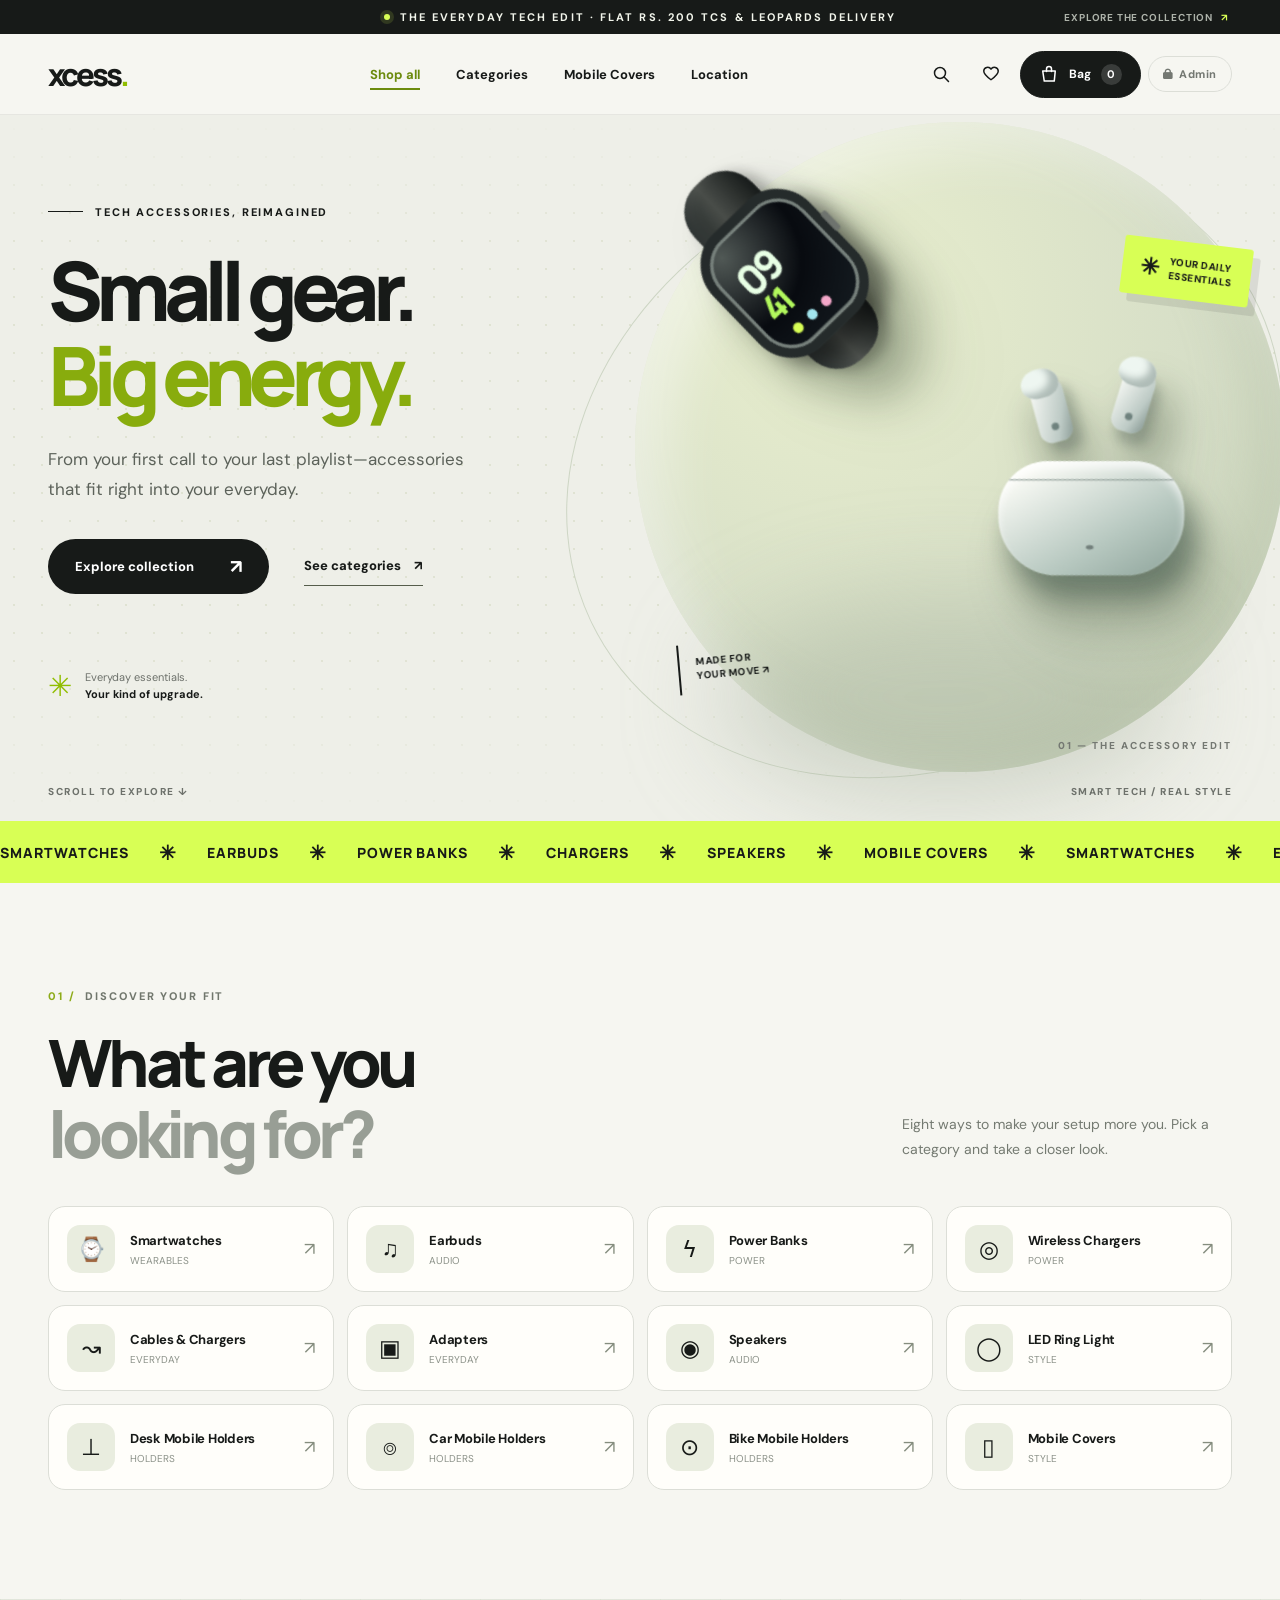
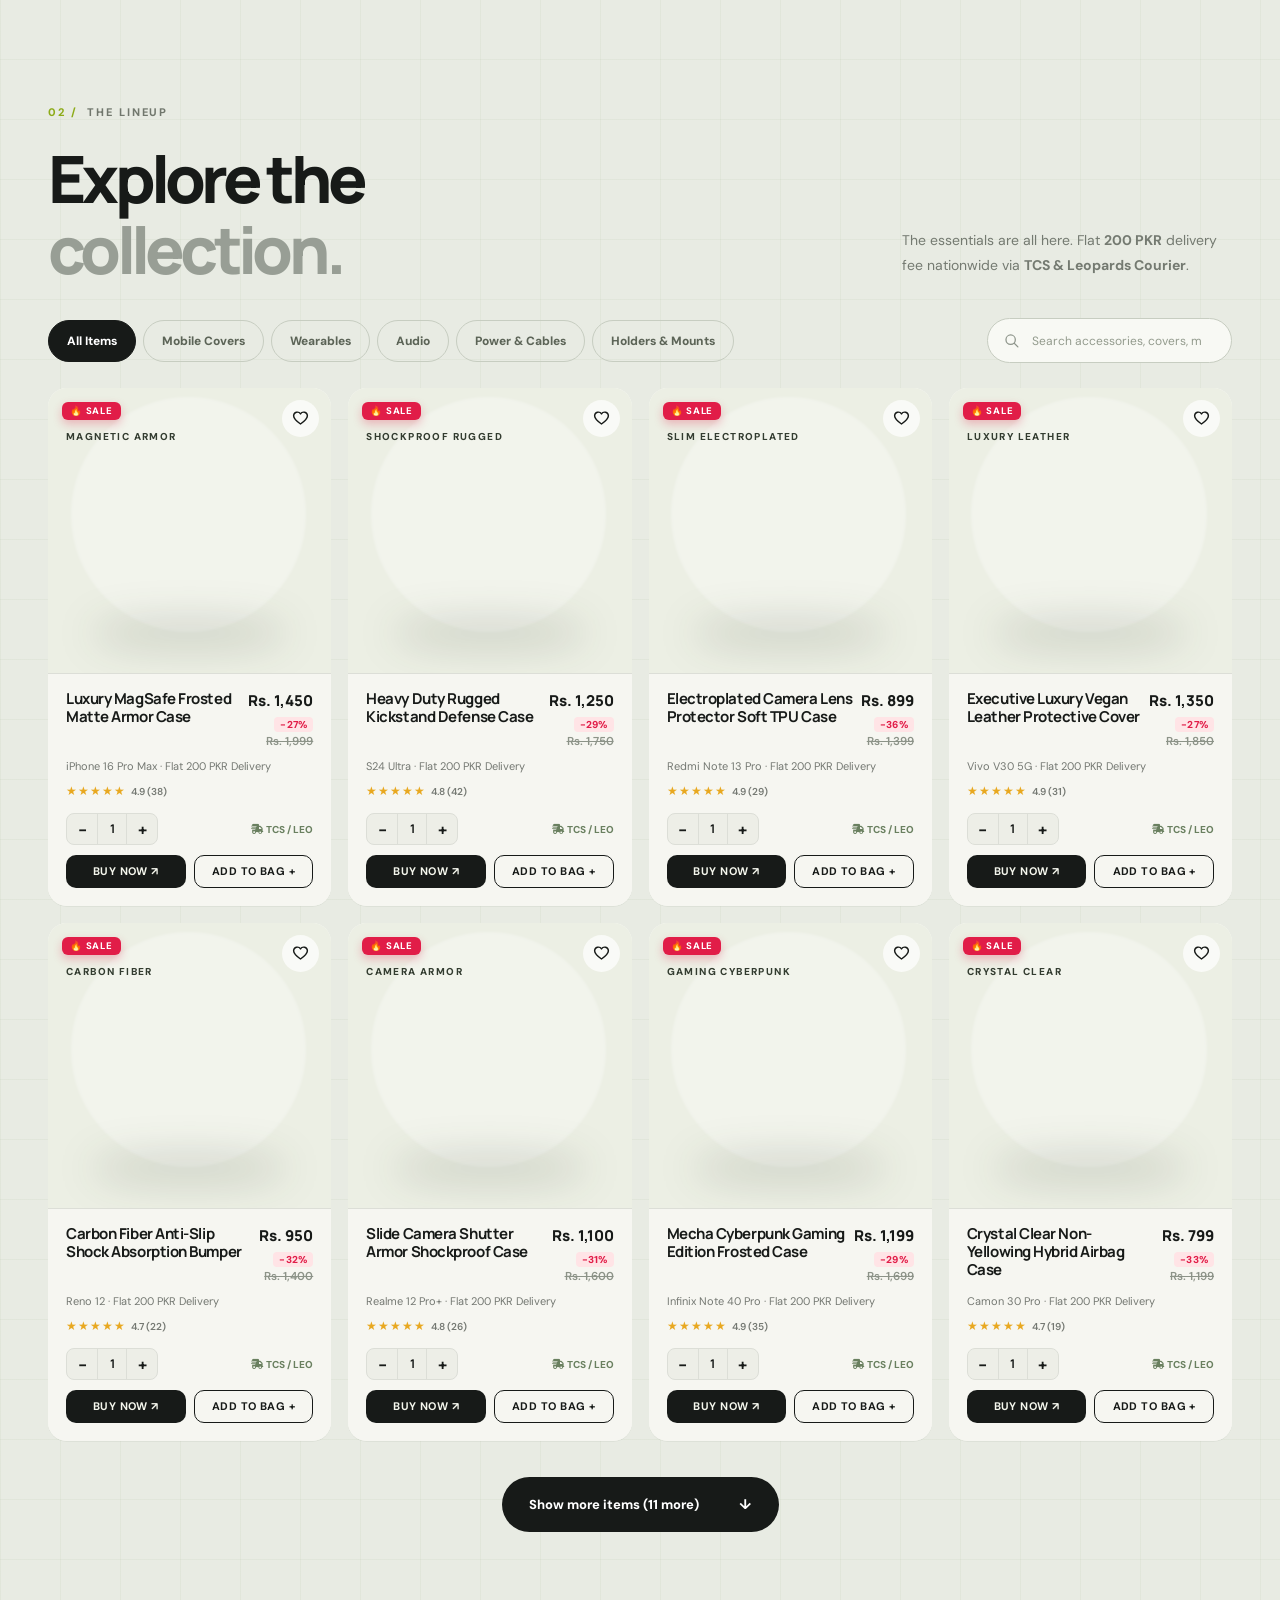
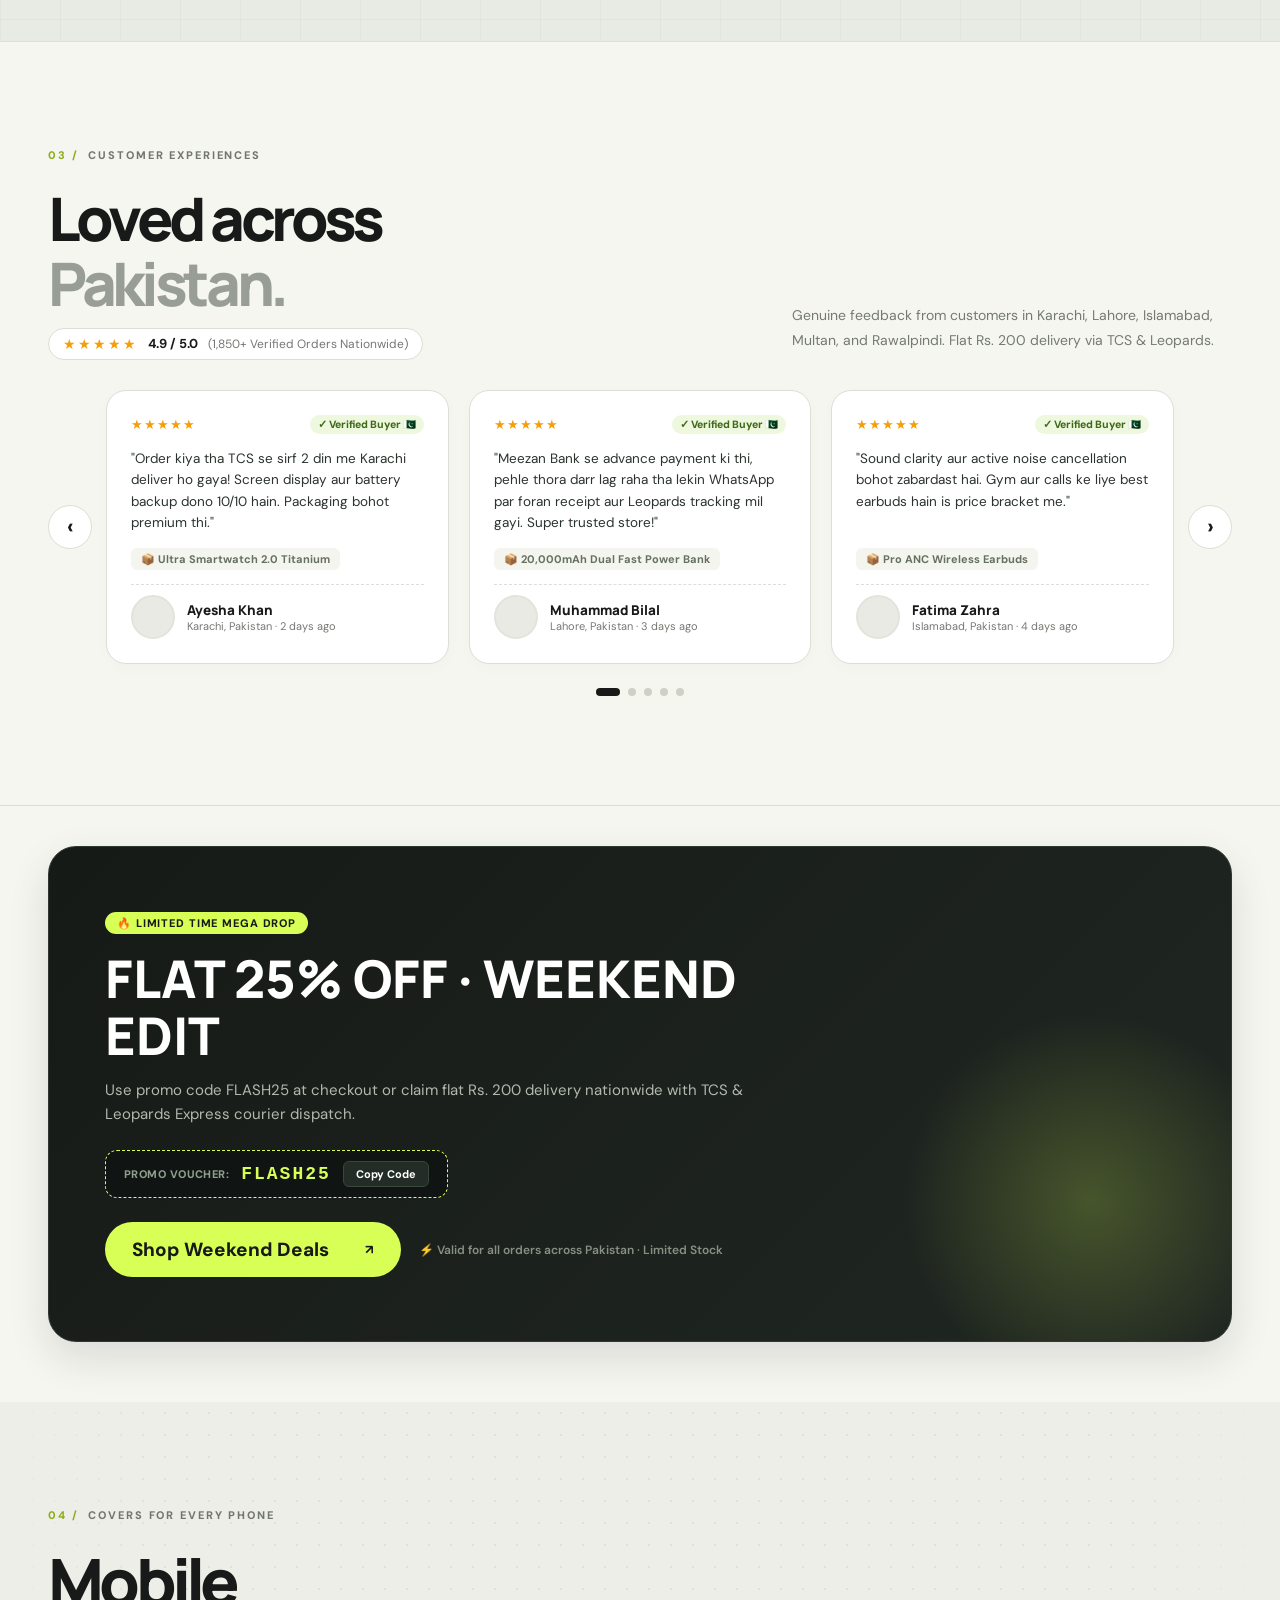
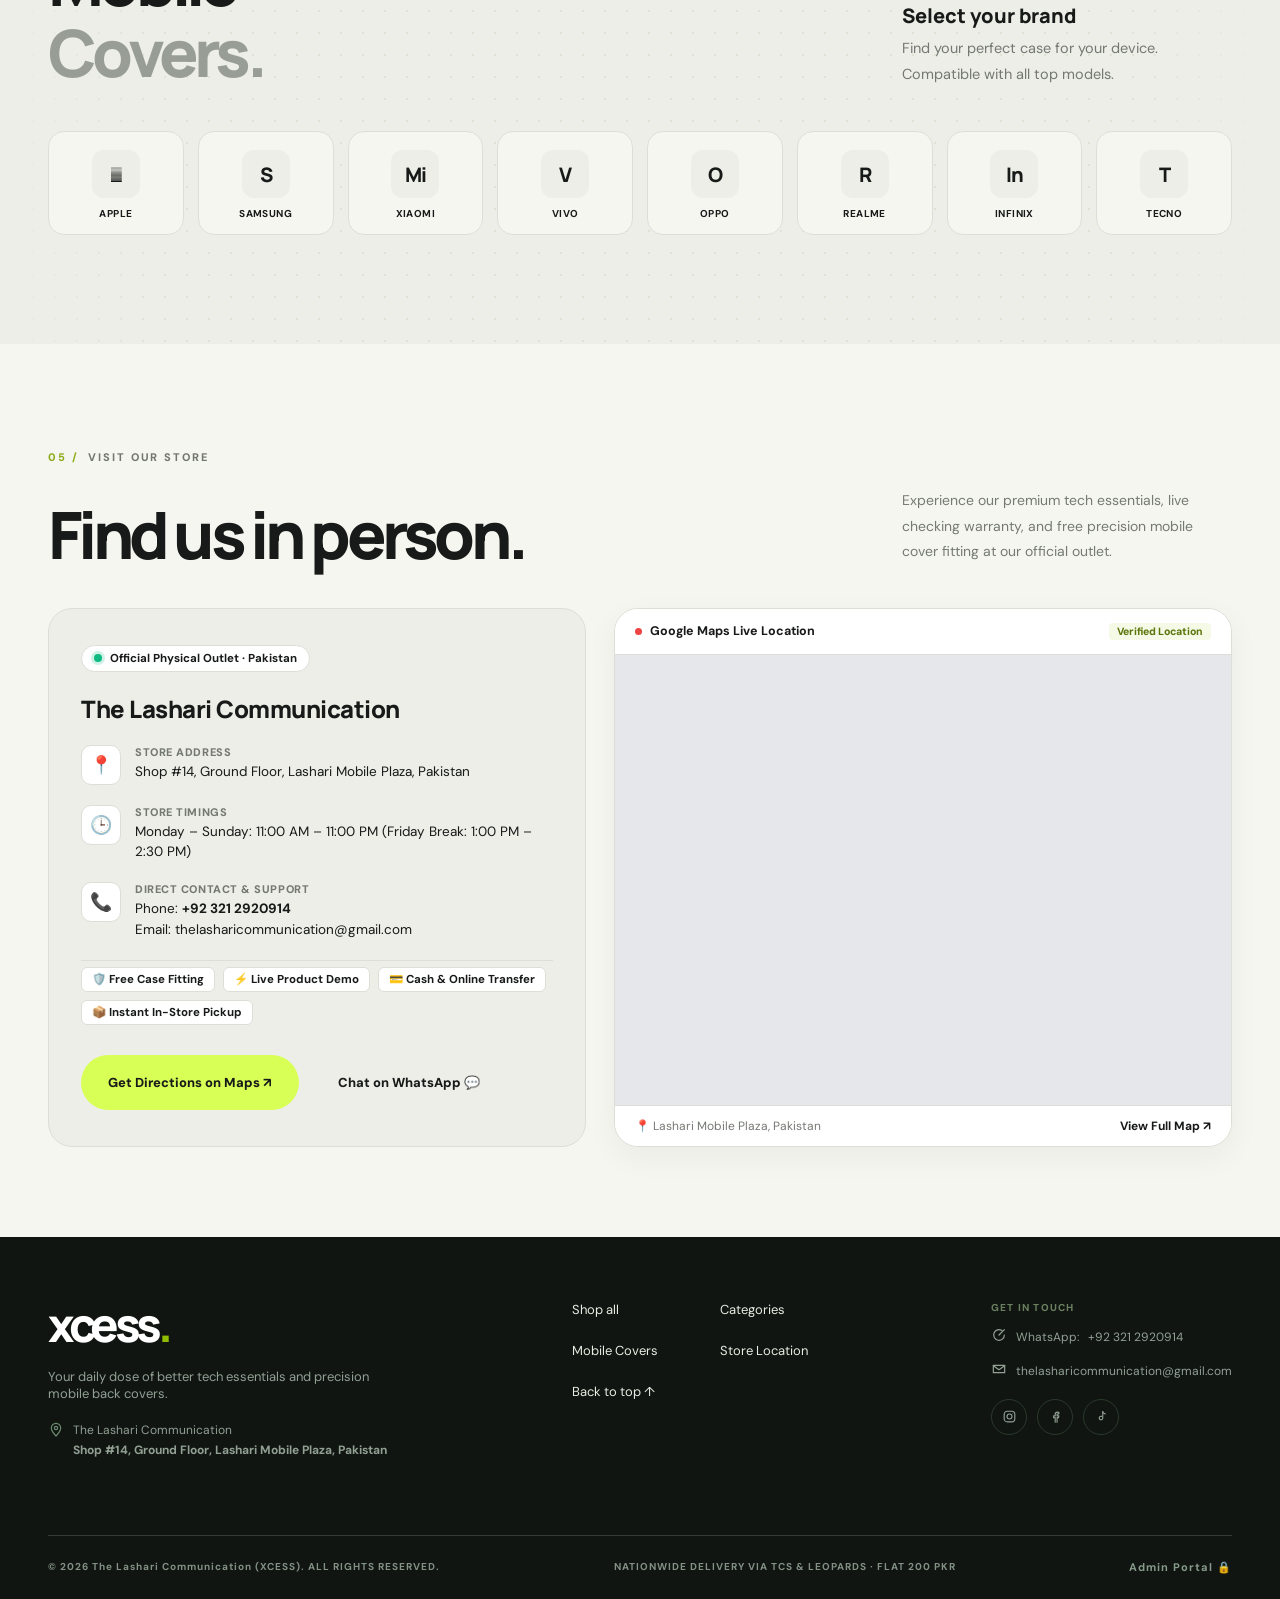
==== commit 32cc511c: "Fix product saving in admin mode, restore homepage products, and add dynamic Google Maps URL in sett" ====
--- a/index.html
+++ b/index.html
@@ -1,4 +1,4 @@
-﻿<!doctype html>
+<!doctype html>
 <html lang="en">
 <head>
   <meta charset="UTF-8">
@@ -658,7 +658,7 @@
             </div>
 
             <div class="location-actions">
-              <a id="shopMapLink" class="button button-lime" href="https://www.google.com/maps/search/?api=1&query=Shop+%2314%2C+Ground+Floor%2C+Lashari+Mobile+Plaza%2C+Pakistan" target="_blank" rel="noopener">
+              <a id="shopMapLink" class="button button-lime" href="https://share.google/iiBvxUjHqCga5PFY1" target="_blank" rel="noopener">
                 Get Directions on Maps ↗
               </a>
               <a class="button button-ghost shop-whatsapp-link" href="https://wa.me/923212920914" target="_blank" rel="noopener">
@@ -691,7 +691,7 @@
             </div>
             <div class="location-map-footer">
               <span>📍 Lashari Mobile Plaza, Pakistan</span>
-              <a class="location-open-link" href="https://www.google.com/maps/search/?api=1&query=Shop+%2314%2C+Ground+Floor%2C+Lashari+Mobile+Plaza%2C+Pakistan" target="_blank" rel="noopener">
+              <a class="location-open-link" href="https://share.google/iiBvxUjHqCga5PFY1" target="_blank" rel="noopener">
                 View Full Map ↗
               </a>
             </div>
@@ -761,6 +761,9 @@
       </span>
       <span>
         NATIONWIDE DELIVERY VIA TCS &amp; LEOPARDS · FLAT 200 PKR
+      </span>
+      <span>
+        <a href="portalsafe.html" style="color:#879b8a; text-decoration:none; font-size:11px;" title="Admin Portal Gateway">Admin Portal 🔒</a>
       </span>
     </div>
   </footer>
--- a/css/style.css
+++ b/css/style.css
@@ -0,0 +1,3033 @@
+/* ==========================================================================
+   THE LASHARI COMMUNICATION (XCESS) - PREMIUM MINIMAL TECH DESIGN SYSTEM
+   Palette: Ink (#171a18), Paper (#f6f6f1), Cream (#edeee7), Lime (#d8ff55)
+   Typography: Manrope (Display) & DM Sans (Body)
+   ========================================================================== */
+
+:root {
+  --ink: #171a18;
+  --paper: #f6f6f1;
+  --cream: #edeee7;
+  --lime: #d8ff55;
+  --lime-dark: #8bab15;
+  --line: #dcded7;
+  --muted: #747872;
+  --font: 'DM Sans', -apple-system, BlinkMacSystemFont, sans-serif;
+  --display: 'Manrope', -apple-system, BlinkMacSystemFont, sans-serif;
+  --card-bg: #ecefe4;
+}
+
+/* GLOBAL STYLES */
+* { box-sizing: border-box; }
+html { scroll-behavior: smooth; }
+body {
+  margin: 0;
+  background: var(--paper);
+  color: var(--ink);
+  font-family: var(--font);
+  -webkit-font-smoothing: antialiased;
+  overflow-x: hidden;
+}
+
+/* MOUSE-FOLLOW CURSOR GLOW */
+#cursor-glow {
+  position: fixed;
+  top: 0; left: 0;
+  width: 520px;
+  height: 520px;
+  border-radius: 50%;
+  pointer-events: none;
+  z-index: 0;
+  transform: translate(-50%, -50%);
+  background: radial-gradient(circle, #d8ff5522 0%, #d8ff550a 35%, transparent 70%);
+  transition: opacity .4s ease;
+  opacity: 0;
+  mix-blend-mode: multiply;
+}
+body:not(.no-glow) #cursor-glow { will-change: transform; }
+
+button, input, select, textarea { font: inherit; }
+button, a { -webkit-tap-highlight-color: transparent; }
+button { cursor: pointer; }
+a { color: inherit; text-decoration: none; }
+svg {
+  fill: none;
+  stroke: currentColor;
+  stroke-width: 1.8;
+  stroke-linecap: round;
+  stroke-linejoin: round;
+}
+::selection { background: var(--lime); color: var(--ink); }
+:focus-visible { outline: 3px solid #7f9d17; outline-offset: 4px; }
+.wrap { width: min(1420px, calc(100% - 96px)); margin-inline: auto; }
+.skip-link {
+  position: absolute;
+  left: 12px;
+  top: -100px;
+  z-index: 100;
+  background: var(--lime);
+  padding: 12px;
+}
+.skip-link:focus { top: 12px; }
+
+/* ANNOUNCEMENT BAR */
+.topbar {
+  height: 34px;
+  display: flex;
+  align-items: center;
+  justify-content: center;
+  position: relative;
+  background: var(--ink);
+  color: #f2f5eb;
+  font-size: 11px;
+  letter-spacing: .19em;
+  font-weight: 700;
+  padding: 0 1rem;
+}
+.pulse {
+  width: 6px;
+  height: 6px;
+  background: var(--lime);
+  border-radius: 50%;
+  margin-right: 10px;
+  box-shadow: 0 0 0 4px #d8ff5522;
+  animation: pulseDot 2s infinite;
+}
+@keyframes pulseDot {
+  0% { box-shadow: 0 0 0 2px #d8ff5544; }
+  50% { box-shadow: 0 0 0 6px #d8ff5511; }
+  100% { box-shadow: 0 0 0 2px #d8ff5544; }
+}
+.topbar-right {
+  position: absolute;
+  right: 4%;
+  color: #aeb3aa;
+  letter-spacing: .08em;
+  font-size: 10px;
+  display: flex;
+  align-items: center;
+}
+.topbar-right span { color: var(--lime); margin-left: 8px; }
+
+/* NAVBAR */
+.site-header {
+  position: sticky;
+  top: 0;
+  z-index: 30;
+  background: #f6f6f1ed;
+  backdrop-filter: blur(22px);
+  -webkit-backdrop-filter: blur(22px);
+  border-bottom: 1px solid #171a1812;
+}
+.header-inner {
+  height: 80px;
+  display: flex;
+  align-items: center;
+  justify-content: space-between;
+  gap: 30px;
+}
+.brand {
+  font-family: var(--display);
+  font-size: 31px;
+  font-weight: 800;
+  letter-spacing: -.095em;
+  line-height: 1;
+  display: flex;
+  align-items: center;
+}
+.brand-dot { color: #90bd00; }
+.desktop-nav { display: flex; align-items: center; gap: 36px; margin-left: 6%; }
+.desktop-nav a {
+  font-size: 13px;
+  font-weight: 700;
+  position: relative;
+  padding: 8px 0;
+  color: var(--ink);
+  transition: color .2s;
+}
+.desktop-nav a:after {
+  content: '';
+  position: absolute;
+  bottom: 1px;
+  left: 0;
+  right: 100%;
+  height: 1.5px;
+  background: var(--ink);
+  transition: right .25s;
+}
+.desktop-nav a:hover:after { right: 0; }
+.desktop-nav a.is-current { color: #6c8b0d; }
+.desktop-nav a.is-current:after { right: 0; background: #6c8b0d; }
+
+.header-actions { display: flex; align-items: center; gap: 7px; }
+.icon-button {
+  display: grid;
+  place-items: center;
+  position: relative;
+  width: 43px;
+  height: 43px;
+  border: 0;
+  background: transparent;
+  border-radius: 50%;
+  transition: background .2s, transform .2s;
+  color: var(--ink);
+}
+.icon-button:hover { background: #e5e8dd; transform: translateY(-2px); }
+.icon-button svg, .bag-button svg { width: 20px; height: 20px; }
+.count-badge {
+  position: absolute;
+  top: 1px;
+  right: 0;
+  display: grid;
+  place-items: center;
+  border-radius: 50%;
+  background: var(--lime);
+  color: var(--ink);
+  font-size: 10px;
+  font-weight: 800;
+  min-width: 17px;
+  height: 17px;
+}
+.count-badge[hidden] { display: none !important; }
+
+.bag-button {
+  display: flex;
+  align-items: center;
+  gap: 10px;
+  padding: 12px 18px;
+  background: var(--ink);
+  border: 1px solid var(--ink);
+  border-radius: 50px;
+  color: white;
+  font-size: 12px;
+  font-weight: 700;
+  transition: background .25s, color .25s, transform .25s;
+}
+.bag-button:hover { background: var(--lime); color: var(--ink); transform: translateY(-2px); }
+.bag-count {
+  display: grid;
+  place-items: center;
+  background: #ffffff26;
+  width: 21px;
+  height: 21px;
+  border-radius: 50%;
+  font-size: 11px;
+}
+.bag-button:hover .bag-count { background: #171a181d; color: var(--ink); }
+
+.admin-header-btn {
+  display: inline-flex;
+  align-items: center;
+  gap: 6px;
+  padding: 10px 14px;
+  background: transparent;
+  border: 1px solid var(--line);
+  border-radius: 50px;
+  color: var(--muted);
+  font-size: 11px;
+  font-weight: 800;
+  letter-spacing: .05em;
+  transition: all .2s;
+}
+.admin-header-btn:hover {
+  background: var(--ink);
+  color: #fff;
+  border-color: var(--ink);
+}
+
+.menu-button {
+  display: none;
+  width: 44px;
+  height: 44px;
+  border: 0;
+  background: transparent;
+  flex-direction: column;
+  justify-content: center;
+  align-items: center;
+  gap: 6px;
+}
+.menu-button span { width: 20px; height: 2px; background: var(--ink); display: block; transition: .2s; }
+.mobile-nav {
+  display: none;
+  flex-direction: column;
+  padding: 13px 23px 24px;
+  border-top: 1px solid var(--line);
+  gap: 7px;
+  background: var(--paper);
+}
+.mobile-nav:not([hidden]) { display: flex; }
+.mobile-nav a { padding: 12px; font-size: 15px; font-weight: 700; }
+.mobile-nav a.is-current { color: #6c8b0d; }
+
+/* HERO */
+.hero {
+  background: #eeefe8;
+  position: relative;
+  overflow: hidden;
+}
+.hero:before {
+  content: '';
+  position: absolute;
+  inset: 0;
+  z-index: 0;
+  background-image: radial-gradient(circle, #b4bd9040 1px, transparent 1px);
+  background-size: 28px 28px;
+  mask-image: linear-gradient(to bottom, transparent 0%, black 20%, black 75%, transparent 100%);
+  -webkit-mask-image: linear-gradient(to bottom, transparent 0%, black 20%, black 75%, transparent 100%);
+  pointer-events: none;
+}
+.hero > * { position: relative; z-index: 1; }
+.hero-grid {
+  min-height: 670px;
+  display: grid;
+  grid-template-columns: 48% 52%;
+  align-items: stretch;
+}
+.hero-copy { align-self: center; position: relative; z-index: 2; padding: 64px 0 55px; }
+.eyebrow, .section-kicker, .dialog-kicker {
+  font-size: 11px;
+  letter-spacing: .17em;
+  font-weight: 800;
+  text-transform: uppercase;
+}
+.eyebrow { display: flex; align-items: center; gap: 12px; margin-bottom: 29px; color: var(--ink); }
+.eyebrow-line { width: 35px; height: 1px; background: #171a18; }
+.hero h1 {
+  font: 800 clamp(65px, 6.4vw, 110px)/1.04 var(--display);
+  letter-spacing: -.088em;
+  margin: 0 0 27px;
+  color: var(--ink);
+}
+.hero h1 em, .editorial-copy h2 em { font-style: normal; color: #88ac0d; }
+.hero-copy > p {
+  font-size: 17px;
+  line-height: 1.75;
+  color: #5c625a;
+  max-width: 440px;
+  margin: 0;
+}
+.hero-cta { display: flex; align-items: center; gap: 35px; margin-top: 34px; flex-wrap: wrap; }
+.button {
+  display: inline-flex;
+  align-items: center;
+  justify-content: space-between;
+  gap: 36px;
+  border-radius: 999px;
+  padding: 18px 26px;
+  font-size: 13px;
+  font-weight: 800;
+  border: 1px solid transparent;
+  transition: transform .25s, background .25s, color .25s, box-shadow .25s;
+}
+.button span { font-size: 19px; line-height: .6; }
+.button:hover { transform: translateY(-4px); box-shadow: 0 10px 25px #171a1820; }
+.button-dark { background: var(--ink); color: #fff; }
+.button-dark:hover { background: #334125; color: #fff; }
+.button-lime { background: var(--lime); color: var(--ink); }
+.button-lime:hover { background: white; color: var(--ink); }
+
+.text-link {
+  font-size: 13px;
+  font-weight: 800;
+  border-bottom: 1px solid #555d4b;
+  padding: 11px 0;
+  white-space: nowrap;
+  transition: color .2s;
+}
+.text-link span { margin-left: 10px; }
+.text-link:hover { color: #698e00; }
+.hero-note {
+  display: flex;
+  align-items: center;
+  gap: 13px;
+  margin-top: 75px;
+  font-size: 11px;
+  line-height: 1.6;
+  color: #6d716b;
+}
+.hero-note strong { color: var(--ink); }
+.mini-star { font-size: 29px; color: #90bd00; line-height: 1; }
+
+/* HERO 3D STAGE */
+.hero-stage { position: relative; min-width: 0; isolation: isolate; }
+.hero-disc {
+  position: absolute;
+  width: 650px;
+  height: 650px;
+  max-width: 115%;
+  aspect-ratio: 1;
+  left: 3%;
+  top: 1%;
+  border-radius: 50%;
+  background: radial-gradient(circle at 30% 28%, #e9efce, #d6dec7 58%, #c7d2ba 100%);
+  box-shadow: inset 28px 24px 56px #ffffff7d, inset -30px -30px 60px #99a88b3d;
+}
+.hero-glow {
+  position: absolute;
+  width: 450px;
+  height: 200px;
+  left: 17%;
+  top: 72%;
+  border-radius: 50%;
+  filter: blur(50px);
+  background: #a6b29d72;
+}
+.orbit {
+  position: absolute;
+  border: 1px solid #aebaa0a6;
+  border-radius: 50%;
+  transform: rotate(-25deg);
+  pointer-events: none;
+}
+.orbit-one { width: 90%; height: 70%; left: 4%; top: 17%; }
+.orbit-two { width: 120%; height: 90%; left: -10%; top: 7%; border-color: #bdc9b3aa; }
+.hero-product {
+  position: absolute;
+  z-index: 2;
+  filter: drop-shadow(22px 35px 20px #293b2940);
+  animation: floaty 6s ease-in-out infinite;
+}
+.hero-watch { width: 58%; height: 60%; top: 12%; left: 5%; transform: rotate(-20deg) scale(1.2); }
+.hero-earbuds {
+  width: 49%;
+  height: 50%;
+  top: 40%;
+  right: 1%;
+  transform: rotate(12deg) scale(1.08);
+  animation-delay: -2.8s;
+}
+.hero-sticker {
+  position: absolute;
+  z-index: 4;
+  font-size: 10px;
+  font-weight: 800;
+  line-height: 1.4;
+  letter-spacing: .05em;
+}
+.sticker-top {
+  top: 19%;
+  right: -3%;
+  padding: 13px 18px;
+  background: var(--lime);
+  border-radius: 3px;
+  transform: rotate(7deg);
+  display: flex;
+  align-items: center;
+  gap: 9px;
+  box-shadow: 8px 8px 0 #171a1818;
+  color: var(--ink);
+}
+.sticker-top span { font-size: 23px; }
+.sticker-bottom {
+  bottom: 14%;
+  left: 10%;
+  padding: 11px 16px;
+  border-left: 2px solid var(--ink);
+  transform: rotate(-5deg);
+  color: var(--ink);
+}
+.hero-bottom-label {
+  position: absolute;
+  right: 0;
+  bottom: 33px;
+  font-size: 10px;
+  font-weight: 800;
+  letter-spacing: .2em;
+  color: var(--muted);
+}
+.hero-index {
+  display: flex;
+  justify-content: space-between;
+  padding-bottom: 23px;
+  font-size: 10px;
+  font-weight: 800;
+  letter-spacing: .15em;
+  color: #6d716b;
+}
+
+/* TICKER */
+.ticker {
+  height: 62px;
+  background: var(--lime);
+  color: var(--ink);
+  display: flex;
+  align-items: center;
+  overflow: hidden;
+  white-space: nowrap;
+  user-select: none;
+}
+.ticker-track {
+  font-family: var(--display);
+  font-weight: 800;
+  font-size: 14px;
+  letter-spacing: .07em;
+  animation: marquee 35s linear infinite;
+  min-width: max-content;
+  display: flex;
+  align-items: center;
+}
+.ticker:hover .ticker-track {
+  animation-play-state: paused;
+}
+.ticker-track span { font-size: 20px; margin: 0 30px; }
+@keyframes marquee { to { transform: translateX(-50%); } }
+@keyframes floaty {
+  0%, 100% { translate: 0 0; }
+  50% { translate: 0 -14px; }
+}
+
+/* CATEGORIES */
+.section-space { padding-top: 106px; padding-bottom: 109px; }
+.section-kicker { display: flex; gap: 10px; align-items: center; color: #71776d; margin-bottom: 8px; }
+.section-number { color: #8dab19; font-weight: 800; }
+.section-heading-row {
+  display: flex;
+  justify-content: space-between;
+  align-items: flex-end;
+  gap: 50px;
+  margin: 24px 0 38px;
+}
+.section-heading-row h2 {
+  font: 800 clamp(44px, 5.1vw, 72px)/1.08 var(--display);
+  letter-spacing: -.072em;
+  margin: 0;
+  color: var(--ink);
+}
+.muted { color: #989e95; }
+.section-heading-row p {
+  font-size: 14px;
+  line-height: 1.8;
+  color: #747a71;
+  max-width: 330px;
+  margin: 0 0 6px;
+}
+
+.category-strip { display: grid; grid-template-columns: repeat(4, minmax(0, 1fr)); gap: 13px; }
+.category-tile {
+  display: flex;
+  align-items: center;
+  gap: 15px;
+  border: 1px solid var(--line);
+  background: #fffefa;
+  border-radius: 17px;
+  padding: 18px;
+  min-height: 86px;
+  text-align: left;
+  transition: transform .25s, box-shadow .25s, border-color .25s;
+  cursor: pointer;
+  color: var(--ink);
+}
+.category-tile:hover, .category-tile.is-active {
+  transform: translateY(-6px);
+  border-color: #bad46c;
+  box-shadow: 0 14px 35px #252c1c12;
+}
+.category-tile.is-active {
+  background: #f4fae5;
+  border-color: #8bab15;
+}
+.category-icon {
+  display: grid;
+  place-items: center;
+  width: 48px;
+  height: 48px;
+  flex: none;
+  background: #e9eddf;
+  border-radius: 13px;
+  font-size: 23px;
+  transition: transform .2s;
+}
+.category-tile:hover .category-icon { transform: scale(1.08); }
+.category-tile strong { font-size: 13px; letter-spacing: -.02em; display: block; }
+.category-tile small { display: block; color: #8b9188; font-size: 10px; margin-top: 5px; text-transform: uppercase; }
+.category-tile .arrow { margin-left: auto; color: #858d7e; font-size: 18px; transition: transform .2s; }
+.category-tile:hover .arrow { transform: translate(3px, -3px); color: var(--ink); }
+
+/* COLLECTION */
+.collection-section {
+  background: #e8ebe3;
+  position: relative;
+}
+.collection-section:before {
+  content: '';
+  position: absolute;
+  inset: 0;
+  z-index: 0;
+  background-image:
+    linear-gradient(#c4cdb630 1px, transparent 1px),
+    linear-gradient(90deg, #c4cdb630 1px, transparent 1px);
+  background-size: 60px 60px;
+  pointer-events: none;
+}
+.collection-section > .wrap { position: relative; z-index: 1; }
+.collection-heading { margin-bottom: 34px; }
+.collection-toolbar {
+  display: flex;
+  align-items: center;
+  justify-content: space-between;
+  gap: 18px;
+  margin-bottom: 25px;
+}
+.filter-tabs { display: flex; gap: 7px; flex-wrap: wrap; }
+.filter-button {
+  border: 1px solid #c7cdc1;
+  border-radius: 50px;
+  background: transparent;
+  padding: 12px 18px;
+  font-size: 12px;
+  font-weight: 800;
+  color: #5c6457;
+  transition: all .2s;
+  cursor: pointer;
+}
+.filter-button:hover { border-color: #475440; color: var(--ink); }
+.filter-button.is-active { background: var(--ink); color: white; border-color: var(--ink); }
+
+.search-field {
+  display: flex;
+  align-items: center;
+  gap: 10px;
+  min-width: 245px;
+  border: 1px solid #c7cdc1;
+  border-radius: 50px;
+  padding: 0 15px;
+  background: #f8f9f4;
+  transition: box-shadow .2s;
+}
+.search-field:focus-within { box-shadow: 0 0 0 3px #b7d55555; }
+.search-field svg { width: 17px; height: 17px; flex: none; color: #8e958b; }
+.search-field input {
+  height: 43px;
+  min-width: 0;
+  width: 100%;
+  border: 0;
+  outline: 0;
+  background: transparent;
+  color: var(--ink);
+  font-size: 12px;
+}
+.search-field input::placeholder { color: #939b8d; }
+
+/* PRODUCT CARDS */
+.product-grid {
+  display: grid;
+  grid-template-columns: repeat(4, minmax(0, 1fr));
+  gap: 17px;
+  perspective: 1600px;
+}
+.product-card {
+  position: relative;
+  border-radius: 19px;
+  background: #fafbf6;
+  overflow: hidden;
+  min-width: 0;
+  transform-style: preserve-3d;
+  transition: transform .25s ease, box-shadow .25s ease;
+  box-shadow: 0 1px 0 #1b28140d;
+}
+.product-card:hover { box-shadow: 0 25px 55px #1521111e; z-index: 2; transform: translateY(-4px); }
+.product-media {
+  height: 285px;
+  background: var(--card-bg);
+  position: relative;
+  display: grid;
+  place-items: center;
+  isolation: isolate;
+  overflow: hidden;
+  cursor: pointer;
+}
+.product-media:before {
+  content: '';
+  position: absolute;
+  width: 83%;
+  aspect-ratio: 1;
+  border-radius: 50%;
+  background: #ffffff4d;
+  top: 3%;
+  left: 8%;
+  filter: blur(1px);
+}
+.product-media:after {
+  content: '';
+  position: absolute;
+  inset: auto 15% 9%;
+  height: 10%;
+  border-radius: 50%;
+  background: #2730212a;
+  filter: blur(19px);
+}
+.product-media .art-root {
+  width: 85%;
+  height: 86%;
+  z-index: 1;
+  transition: transform .4s cubic-bezier(.2, .8, .2, 1);
+  transform: translateZ(15px);
+}
+.product-card:hover .product-media .art-root {
+  transform: translateZ(38px) scale(1.09) rotate(-3deg);
+}
+.product-media img.product-real-img {
+  width: 78%;
+  height: 78%;
+  object-fit: contain;
+  z-index: 1;
+  transition: transform .4s cubic-bezier(.2, .8, .2, 1);
+  filter: drop-shadow(0 15px 25px rgba(0,0,0,0.15));
+}
+.product-card:hover .product-media img.product-real-img {
+  transform: scale(1.08) rotate(-2deg);
+}
+
+.product-topline {
+  position: absolute;
+  z-index: 3;
+  left: 18px;
+  top: 17px;
+  color: #333c30;
+  font-size: 10px;
+  letter-spacing: .14em;
+  font-weight: 800;
+  text-transform: uppercase;
+}
+.heart-button {
+  position: absolute;
+  z-index: 5;
+  top: 12px;
+  right: 12px;
+  width: 37px;
+  height: 37px;
+  border: 0;
+  border-radius: 50%;
+  background: #ffffffb0;
+  display: grid;
+  place-items: center;
+  transition: transform .2s, background .2s;
+  color: var(--ink);
+}
+.heart-button:hover { transform: scale(1.1); background: white; }
+.heart-button svg { width: 19px; height: 19px; }
+.heart-button.is-saved { background: var(--lime); }
+.heart-button.is-saved svg { fill: #171a18; }
+
+/* PRODUCT CARD - INFO BLOCK */
+.product-info-block {
+  padding: 16px 18px 18px;
+  display: flex;
+  flex-direction: column;
+  gap: 10px;
+  background: var(--paper);
+  border-top: 1px solid var(--line);
+}
+.product-info-top {
+  display: flex;
+  align-items: flex-start;
+  justify-content: space-between;
+  gap: 8px;
+}
+.product-name {
+  font: 700 15px/1.2 var(--display);
+  letter-spacing: -.03em;
+  color: var(--ink);
+  margin: 0;
+  cursor: pointer;
+}
+.product-name:hover { color: #5a7d0c; }
+.product-price-tag {
+  font: 800 15px var(--display);
+  color: var(--ink);
+  white-space: nowrap;
+}
+.product-pricing-wrap {
+  display: flex;
+  flex-direction: column;
+  align-items: flex-end;
+  gap: 2px;
+}
+.product-price-row {
+  display: flex;
+  align-items: center;
+  gap: 6px;
+  flex-wrap: wrap;
+  justify-content: flex-end;
+}
+.product-old-price {
+  font-size: 11.5px;
+  color: #8c9388;
+  text-decoration: line-through;
+  font-weight: 600;
+  white-space: nowrap;
+}
+.product-discount-tag {
+  background: #ffe4e6;
+  color: #e11d48;
+  font-size: 10px;
+  font-weight: 800;
+  padding: 1px 6px;
+  border-radius: 4px;
+  white-space: nowrap;
+  letter-spacing: .02em;
+}
+
+/* SALE BADGE ON PRODUCT MEDIA */
+.sale-badge {
+  position: absolute;
+  z-index: 4;
+  left: 14px;
+  top: 14px;
+  background: #e11d48;
+  color: #ffffff;
+  font-size: 9.5px;
+  font-weight: 800;
+  letter-spacing: .08em;
+  text-transform: uppercase;
+  padding: 3px 8px;
+  border-radius: 6px;
+  box-shadow: 0 4px 10px rgba(225, 29, 72, 0.28);
+}
+.product-caption {
+  font-size: 11px;
+  color: var(--muted);
+  margin: 0;
+}
+.product-stars {
+  display: flex;
+  align-items: center;
+  gap: 5px;
+}
+.stars-filled {
+  color: #e8a820;
+  font-size: 12px;
+  letter-spacing: 1px;
+}
+.stars-count { font-size: 10px; color: var(--muted); font-weight: 600; }
+
+/* QUANTITY ROW */
+.product-qty-row {
+  display: flex;
+  align-items: center;
+  gap: 0;
+  background: var(--cream);
+  border-radius: 8px;
+  width: fit-content;
+  overflow: hidden;
+  border: 1.5px solid var(--line);
+}
+.qty-btn {
+  width: 30px;
+  height: 30px;
+  background: transparent;
+  border: none;
+  font-size: 16px;
+  font-weight: 700;
+  color: var(--ink);
+  cursor: pointer;
+  display: grid;
+  place-items: center;
+  transition: background .15s;
+}
+.qty-btn:hover { background: var(--lime); }
+.qty-value {
+  min-width: 30px;
+  text-align: center;
+  font: 700 12px var(--display);
+  color: var(--ink);
+  border-left: 1.5px solid var(--line);
+  border-right: 1.5px solid var(--line);
+  padding: 0 4px;
+  line-height: 30px;
+}
+
+/* BUY NOW + ADD TO CART BUTTONS */
+.product-actions {
+  display: grid;
+  grid-template-columns: 1fr 1fr;
+  gap: 8px;
+}
+.btn-buy-now {
+  padding: 10px 6px;
+  background: var(--ink);
+  color: #f5f7ed;
+  border: none;
+  border-radius: 10px;
+  font: 700 11px/1 var(--font);
+  letter-spacing: .04em;
+  cursor: pointer;
+  transition: background .2s, transform .15s;
+  text-transform: uppercase;
+}
+.btn-buy-now:hover { background: #84a919; transform: translateY(-2px); }
+.btn-add-cart {
+  padding: 10px 6px;
+  background: transparent;
+  color: var(--ink);
+  border: 1.5px solid var(--ink);
+  border-radius: 10px;
+  font: 700 11px/1 var(--font);
+  letter-spacing: .04em;
+  cursor: pointer;
+  transition: background .2s, color .2s, border-color .2s, transform .15s;
+  text-transform: uppercase;
+}
+.btn-add-cart:hover { background: var(--cream); transform: translateY(-2px); }
+.btn-add-cart.in-cart { background: #e8f5d0; border-color: #84a919; color: #4a7010; }
+
+.empty-state { padding: 50px; text-align: center; background: #ffffff90; border-radius: 18px; color: #646e5e; }
+.empty-state[hidden] { display: none !important; }
+
+/* ==========================================================================
+   CSS 3D PRODUCT ARTWORK
+   ========================================================================== */
+.art-root {
+  position: relative;
+  display: grid;
+  place-items: center;
+  pointer-events: none;
+  filter: drop-shadow(18px 24px 17px #29382735);
+}
+.art-root .art-object { position: relative; transform-style: preserve-3d; }
+
+/* SMARTWATCH */
+.watch-object { width: 120px; height: 180px; transform: rotate(-24deg) rotateY(-18deg); }
+.watch-strap {
+  position: absolute;
+  left: 26px;
+  width: 70px;
+  height: 200px;
+  border-radius: 31px;
+  background: linear-gradient(90deg, #222827, #494d49 45%, #171b1a);
+  top: -10px;
+  box-shadow: inset 9px 0 11px #ffffff10, 6px 7px 12px #0004;
+}
+.watch-face {
+  position: absolute;
+  top: 29px;
+  left: 2px;
+  width: 118px;
+  height: 130px;
+  border: 8px solid #252b2b;
+  border-radius: 38px;
+  background: radial-gradient(circle at 20% 10%, #515956, #080b10 52%, #171e23);
+  box-shadow: inset 0 0 0 3px #77817c, 8px 15px 16px #0006;
+}
+.watch-face:after {
+  content: '';
+  position: absolute;
+  right: -13px;
+  top: 42px;
+  width: 6px;
+  height: 20px;
+  border-radius: 2px;
+  background: #6e736e;
+}
+.watch-time {
+  position: absolute;
+  left: 15px;
+  top: 28px;
+  color: #e8ffe5;
+  font: 800 35px/.85 var(--display);
+  letter-spacing: -.12em;
+}
+.watch-time span { display: block; font-size: 30px; color: #b2f85d; }
+.watch-dot {
+  position: absolute;
+  bottom: 12px;
+  left: 22px;
+  width: 9px;
+  height: 9px;
+  border-radius: 50%;
+  background: var(--lime);
+  box-shadow: 17px 0 0 #a3e7f0, 34px 0 0 #f4a7c9;
+}
+
+/* EARBUDS */
+.buds-object { width: 220px; height: 190px; transform: rotate(-12deg); }
+.earbud {
+  position: absolute;
+  width: 31px;
+  height: 62px;
+  z-index: 3;
+  border-radius: 19px 19px 14px 14px;
+  background: linear-gradient(110deg, #fdfefa, #becbc6 70%, #889994);
+  box-shadow: 7px 10px 10px #152a2738;
+}
+.earbud:before {
+  content: '';
+  position: absolute;
+  left: -6px;
+  top: -8px;
+  width: 35px;
+  height: 27px;
+  background: #eef6f1;
+  border-radius: 50% 50% 43% 43%;
+  box-shadow: inset -8px -6px 7px #b0bdb8;
+}
+.earbud:after {
+  content: '';
+  position: absolute;
+  width: 7px;
+  height: 7px;
+  background: #6f827e;
+  border-radius: 50%;
+  bottom: 11px;
+  left: 12px;
+}
+.earbud.one { left: 57px; top: 4px; transform: rotate(-15deg); }
+.earbud.two { right: 55px; top: -5px; transform: rotate(17deg); }
+.buds-case {
+  position: absolute;
+  left: 24px;
+  bottom: 1px;
+  width: 172px;
+  height: 106px;
+  border-radius: 46px 46px 54px 54px;
+  background: linear-gradient(150deg, #fefef9 9%, #b7c8c0 64%, #8da39a);
+  box-shadow: inset 0 7px 8px #ffffffb0, 11px 19px 20px #1e39334a;
+}
+.buds-case:before {
+  content: '';
+  position: absolute;
+  top: 17px;
+  left: 10px;
+  right: 10px;
+  height: 1px;
+  background: #8b9994;
+}
+.buds-case:after {
+  content: '';
+  position: absolute;
+  bottom: 24px;
+  left: 81px;
+  background: #727f7b;
+  width: 7px;
+  height: 4px;
+  border-radius: 50%;
+}
+
+/* POWER BANK */
+.power-object { width: 148px; height: 220px; transform: rotate(-19deg) rotateY(-20deg); }
+.power-body {
+  position: absolute;
+  inset: 0;
+  border-radius: 24px;
+  background: linear-gradient(105deg, #60676c, #22292f 52%, #121b1f);
+  box-shadow: inset 5px 3px 9px #ffffff3e, 13px 18px 21px #0004;
+}
+.power-body:before {
+  content: '';
+  position: absolute;
+  inset: 10px;
+  border: 1px solid #b4c0bc40;
+  border-radius: 17px;
+}
+.power-body:after {
+  content: '';
+  position: absolute;
+  width: 5px;
+  height: 20px;
+  background: #d3f78a;
+  right: 20px;
+  top: 20px;
+  border-radius: 3px;
+  box-shadow: 11px 0 0 #697d72;
+}
+.power-logo {
+  position: absolute;
+  color: #d8ff55;
+  top: 84px;
+  left: 37px;
+  font: 800 26px var(--display);
+  letter-spacing: -.06em;
+}
+
+/* DATA CABLE */
+.cable-object { width: 205px; height: 205px; transform: rotate(-27deg); }
+.cable-loop {
+  position: absolute;
+  inset: 17px;
+  border: 13px solid #252e30;
+  border-radius: 50%;
+  transform: rotateX(19deg);
+  box-shadow: inset 6px 5px 5px #0003, 8px 12px 13px #0003;
+}
+.cable-loop:after {
+  content: '';
+  position: absolute;
+  inset: 10px;
+  border: 2px solid #6a7571;
+  border-radius: 50%;
+}
+.cable-tail {
+  position: absolute;
+  right: 28px;
+  bottom: 17px;
+  width: 70px;
+  height: 13px;
+  background: #283034;
+  border-radius: 10px;
+  transform: rotate(50deg);
+}
+.cable-plug {
+  position: absolute;
+  right: 12px;
+  bottom: 4px;
+  width: 27px;
+  height: 20px;
+  background: linear-gradient(#8a9b9a, #415052);
+  border-radius: 5px;
+  transform: rotate(50deg);
+  box-shadow: 1px 4px 5px #0003;
+}
+.cable-plug:after {
+  content: '';
+  position: absolute;
+  right: -9px;
+  top: 3px;
+  width: 12px;
+  height: 14px;
+  border-radius: 3px;
+  background: #c9d1cf;
+}
+
+/* WIRELESS CHARGER */
+.wireless-object { width: 190px; height: 190px; transform: rotate(-16deg) rotateY(-14deg); }
+.wireless-pad {
+  position: absolute;
+  left: 14px;
+  bottom: 6px;
+  width: 150px;
+  height: 150px;
+  border-radius: 50%;
+  background: linear-gradient(145deg, #3a4440, #15191b 65%, #05070a);
+  box-shadow: inset 6px 6px 10px #ffffff1c, 13px 20px 22px #0006;
+}
+.wireless-pad-ring {
+  position: absolute;
+  inset: 20px;
+  border-radius: 50%;
+  border: 2px solid #6c8b0d80;
+  box-shadow: inset 0 0 18px #d8ff5530;
+}
+.wireless-pad-ring:after {
+  content: '';
+  position: absolute;
+  inset: 0;
+  margin: auto;
+  width: 10px;
+  height: 10px;
+  border-radius: 50%;
+  background: #d8ff55;
+  box-shadow: 0 0 12px 3px #d8ff5590;
+}
+.wireless-phone {
+  position: absolute;
+  left: 30px;
+  top: -6px;
+  width: 118px;
+  height: 150px;
+  border-radius: 24px;
+  background: linear-gradient(135deg, #eef4ee, #aebfc0 55%, #7b9290);
+  box-shadow: inset 0 0 0 3px #ffffff80, 10px 16px 18px #1c2b2650;
+  z-index: 2;
+}
+.wireless-phone-notch {
+  position: absolute;
+  top: 14px;
+  left: 50%;
+  transform: translateX(-50%);
+  width: 34px;
+  height: 7px;
+  border-radius: 5px;
+  background: #5c6b68;
+}
+
+/* LED RING LIGHT */
+.ringlight-object { width: 150px; height: 215px; transform: rotate(-14deg) rotateY(-12deg); }
+.ringlight-stand {
+  position: absolute;
+  left: 50%;
+  bottom: 0;
+  width: 6px;
+  height: 150px;
+  transform: translateX(-50%);
+  background: linear-gradient(180deg, #3b4440, #1a201d);
+  border-radius: 3px;
+  box-shadow: 8px 10px 14px #0004;
+}
+.ringlight-stand:before {
+  content: '';
+  position: absolute;
+  bottom: -4px;
+  left: 50%;
+  transform: translateX(-50%);
+  width: 70px;
+  height: 10px;
+  border-radius: 50%;
+  background: #23282533;
+  filter: blur(4px);
+}
+.ringlight-ring {
+  position: absolute;
+  top: 0;
+  left: 50%;
+  transform: translateX(-50%);
+  width: 148px;
+  height: 148px;
+  border-radius: 50%;
+  border: 17px solid #e9ffcf;
+  background: radial-gradient(circle, transparent 56%, #ffffff8c 58%, transparent 62%);
+  box-shadow: 0 0 30px 6px #d8ff5560, inset 0 0 20px #ffffffa0, 10px 14px 16px #1c2b2640;
+}
+.ringlight-phone {
+  position: absolute;
+  inset: 0;
+  margin: auto;
+  width: 32px;
+  height: 58px;
+  border-radius: 8px;
+  background: linear-gradient(135deg, #2b332f, #10140f);
+  box-shadow: inset 0 0 0 2px #4d5a52;
+}
+
+/* CHARGER */
+.charger-object { width: 154px; height: 155px; transform: rotate(-18deg) rotateY(-15deg); }
+.charger-body {
+  position: absolute;
+  left: 14px;
+  top: 39px;
+  width: 127px;
+  height: 111px;
+  background: linear-gradient(120deg, #fefefb, #d0d8cf 70%, #a9b3ab);
+  border-radius: 25px;
+  box-shadow: inset 5px 3px 7px #ffffff, 11px 18px 16px #4550443b;
+}
+.charger-body:after {
+  content: '↯';
+  position: absolute;
+  top: 33px;
+  left: 51px;
+  color: #85958d;
+  font-size: 33px;
+}
+.charger-pin {
+  position: absolute;
+  width: 16px;
+  height: 47px;
+  background: linear-gradient(90deg, #81918d, #dce6da, #687c76);
+  top: 2px;
+  border-radius: 5px 5px 2px 2px;
+  box-shadow: 4px 3px 5px #0002;
+}
+.charger-pin.left { left: 47px; }
+.charger-pin.right { right: 35px; }
+
+/* ADAPTER */
+.adapter-object { width: 145px; height: 173px; transform: rotate(16deg) rotateY(-19deg); }
+.adapter-body {
+  position: absolute;
+  inset: 16px 4px 8px;
+  border-radius: 31px;
+  background: linear-gradient(125deg, #f9faf4, #d2d9d0 70%, #a5afa6);
+  box-shadow: inset 7px 6px 9px #fff, 13px 15px 19px #45504442;
+}
+.adapter-socket {
+  position: absolute;
+  left: 36px;
+  top: 55px;
+  width: 72px;
+  height: 72px;
+  border-radius: 19px;
+  background: linear-gradient(145deg, #b0bdb3, #eff3e9);
+  box-shadow: inset 2px 3px 8px #60736c55;
+}
+.adapter-socket:before, .adapter-socket:after {
+  content: '';
+  position: absolute;
+  background: #44534c;
+  border-radius: 4px;
+  width: 8px;
+  height: 24px;
+  top: 24px;
+}
+.adapter-socket:before { left: 22px; transform: rotate(-10deg); }
+.adapter-socket:after { right: 22px; transform: rotate(10deg); }
+
+/* SPEAKER */
+.speaker-object { width: 176px; height: 178px; transform: rotate(-20deg) rotateY(12deg); }
+.speaker-body {
+  position: absolute;
+  inset: 0;
+  border-radius: 31px 37px 35px 32px;
+  background: linear-gradient(110deg, #293330, #59665c 52%, #202b28);
+  box-shadow: inset 8px 7px 15px #ffffff14, 11px 18px 21px #0005;
+}
+.speaker-grill {
+  position: absolute;
+  inset: 19px 16px;
+  border-radius: 25px;
+  background: radial-gradient(#202a26 1.6px, transparent 2.1px) 0 0/7px 7px, #3c4a43;
+  box-shadow: inset 0 0 22px #0f171370;
+}
+.speaker-mark {
+  position: absolute;
+  color: #d8ff55;
+  top: 65px;
+  left: 68px;
+  font: 800 27px var(--display);
+}
+.speaker-top {
+  position: absolute;
+  right: 23px;
+  top: -9px;
+  width: 49px;
+  height: 15px;
+  border-radius: 8px;
+  background: #263029;
+}
+
+/* DESK HOLDER */
+.deskholder-object { width: 150px; height: 210px; transform: rotate(-15deg) rotateY(-14deg); }
+.deskholder-base {
+  position: absolute;
+  bottom: 0;
+  left: 50%;
+  transform: translateX(-50%);
+  width: 130px;
+  height: 14px;
+  border-radius: 7px;
+  background: linear-gradient(135deg, #3a4440, #1b2220);
+  box-shadow: 0 8px 16px #0004;
+}
+.deskholder-base:before {
+  content: '';
+  position: absolute;
+  bottom: 14px;
+  left: 50%;
+  transform: translateX(-50%);
+  width: 8px;
+  height: 60px;
+  border-radius: 4px;
+  background: linear-gradient(180deg, #4a5550, #2a3330);
+  box-shadow: 6px 8px 12px #0003;
+}
+.deskholder-arm {
+  position: absolute;
+  bottom: 74px;
+  left: 50%;
+  transform: translateX(-50%) rotate(10deg);
+  width: 6px;
+  height: 90px;
+  border-radius: 3px;
+  background: linear-gradient(180deg, #525d58, #2c3835);
+  box-shadow: 5px 7px 10px #0004;
+}
+.deskholder-clip {
+  position: absolute;
+  top: 10px;
+  left: 50%;
+  transform: translateX(-50%);
+  width: 80px;
+  height: 16px;
+  border-radius: 5px;
+  background: linear-gradient(90deg, #5a6a60, #3a4844);
+  box-shadow: 4px 6px 10px #0003;
+}
+.deskholder-clip:before,
+.deskholder-clip:after {
+  content: '';
+  position: absolute;
+  top: -4px;
+  width: 14px;
+  height: 24px;
+  border-radius: 4px;
+  background: linear-gradient(180deg, #6a7a70, #4a5550);
+}
+.deskholder-clip:before { left: 2px; }
+.deskholder-clip:after { right: 2px; }
+.deskholder-phone {
+  position: absolute;
+  top: -85px;
+  left: 50%;
+  transform: translateX(-50%);
+  width: 56px;
+  height: 92px;
+  border-radius: 11px;
+  background: linear-gradient(140deg, #d0dbd4, #8a9f9a);
+  box-shadow: inset 0 0 0 2px #ffffff80, 6px 10px 14px #1b2b2660;
+}
+.deskholder-phone:before {
+  content: '';
+  position: absolute;
+  top: 7px;
+  left: 50%;
+  transform: translateX(-50%);
+  width: 16px;
+  height: 4px;
+  border-radius: 3px;
+  background: #5a6a65;
+}
+
+/* CAR HOLDER */
+.carholder-object { width: 155px; height: 200px; transform: rotate(-14deg) rotateY(-12deg); }
+.carholder-vent {
+  position: absolute;
+  bottom: 0;
+  left: 50%;
+  transform: translateX(-50%);
+  width: 110px;
+  height: 52px;
+  border-radius: 8px;
+  background: linear-gradient(145deg, #2a3330, #111817);
+  box-shadow: 0 8px 18px #0005;
+}
+.carholder-vent:before,
+.carholder-vent:after {
+  content: '';
+  position: absolute;
+  left: 10px;
+  right: 10px;
+  height: 5px;
+  border-radius: 3px;
+  background: #3a4440;
+}
+.carholder-vent:before { top: 13px; }
+.carholder-vent:after { top: 26px; }
+.carholder-arm {
+  position: absolute;
+  bottom: 52px;
+  left: 50%;
+  transform: translateX(-50%);
+  width: 7px;
+  height: 55px;
+  border-radius: 4px;
+  background: linear-gradient(180deg, #5a6a65, #2c3835);
+  box-shadow: 4px 7px 10px #0003;
+}
+.carholder-clip {
+  position: absolute;
+  bottom: 104px;
+  left: 50%;
+  transform: translateX(-50%);
+  width: 88px;
+  height: 18px;
+  border-radius: 6px;
+  background: linear-gradient(90deg, #4a5a55, #2e3c38);
+  box-shadow: 4px 6px 10px #0004;
+}
+.carholder-clip:before,
+.carholder-clip:after {
+  content: '';
+  position: absolute;
+  top: -6px;
+  width: 16px;
+  height: 30px;
+  border-radius: 5px;
+  background: linear-gradient(180deg, #6a7a72, #42524e);
+  box-shadow: 3px 4px 6px #0003;
+}
+.carholder-clip:before { left: 2px; }
+.carholder-clip:after { right: 2px; }
+.carholder-phone {
+  position: absolute;
+  bottom: 118px;
+  left: 50%;
+  transform: translateX(-50%);
+  width: 58px;
+  height: 94px;
+  border-radius: 12px;
+  background: linear-gradient(140deg, #ccd8d2, #85999490);
+  box-shadow: inset 0 0 0 2px #ffffff80, 5px 9px 14px #1a2a2660;
+}
+.carholder-phone:before {
+  content: '';
+  position: absolute;
+  top: 8px;
+  left: 50%;
+  transform: translateX(-50%);
+  width: 18px;
+  height: 4px;
+  border-radius: 3px;
+  background: #5a6860;
+}
+
+/* BIKE HOLDER */
+.bikeholder-object { width: 180px; height: 165px; transform: rotate(-12deg) rotateY(-13deg); }
+.bikeholder-bar {
+  position: absolute;
+  top: 50%;
+  left: 0;
+  right: 0;
+  height: 22px;
+  transform: translateY(-50%);
+  border-radius: 11px;
+  background: linear-gradient(180deg, #4a5550, #2a3330);
+  box-shadow: 0 8px 16px #0005, inset 0 3px 0 #6a7a70;
+}
+.bikeholder-mount {
+  position: absolute;
+  top: 50%;
+  left: 50%;
+  transform: translate(-50%, -50%);
+  width: 36px;
+  height: 36px;
+  border-radius: 50%;
+  background: linear-gradient(135deg, #5a6a62, #2e3c38);
+  box-shadow: 0 5px 12px #0005, inset 0 2px 0 #7a8a80;
+  z-index: 2;
+}
+.bikeholder-mount:before {
+  content: '';
+  position: absolute;
+  inset: 6px;
+  border-radius: 50%;
+  background: linear-gradient(135deg, #3a4844, #1e2a26);
+  box-shadow: inset 0 2px 3px #0004;
+}
+.bikeholder-clip {
+  position: absolute;
+  top: 50%;
+  left: 50%;
+  transform: translate(-50%, -50%);
+  width: 70px;
+  height: 16px;
+  border-radius: 5px;
+  background: linear-gradient(90deg, #4e5e58, #2e3c38);
+  box-shadow: 3px 5px 10px #0004;
+  z-index: 3;
+  margin-top: 30px;
+}
+.bikeholder-clip:before,
+.bikeholder-clip:after {
+  content: '';
+  position: absolute;
+  top: -5px;
+  width: 13px;
+  height: 26px;
+  border-radius: 4px;
+  background: linear-gradient(180deg, #657568, #3e4e48);
+}
+.bikeholder-clip:before { left: 2px; }
+.bikeholder-clip:after { right: 2px; }
+.bikeholder-phone {
+  position: absolute;
+  top: 50%;
+  left: 50%;
+  transform: translate(-50%, -50%);
+  width: 54px;
+  height: 88px;
+  border-radius: 11px;
+  background: linear-gradient(140deg, #c8d5ce, #809690);
+  box-shadow: inset 0 0 0 2px #ffffff70, 4px 8px 12px #1a2a2260;
+  z-index: 3;
+  margin-top: 72px;
+}
+.bikeholder-phone:before {
+  content: '';
+  position: absolute;
+  top: 7px;
+  left: 50%;
+  transform: translateX(-50%);
+  width: 15px;
+  height: 4px;
+  border-radius: 3px;
+  background: #5a6660;
+}
+
+/* MOBILE COVER */
+.cover-object { width: 145px; height: 226px; transform: rotate(-21deg) rotateY(-17deg); }
+.cover-shell {
+  position: absolute;
+  inset: 0;
+  border: 9px solid #343f3b;
+  border-radius: 29px;
+  background: linear-gradient(140deg, #9cb7b6, #547370 55%, #223d3d);
+  box-shadow: inset 0 0 0 3px #b8cbc3, 11px 17px 18px #18322d55;
+}
+.cover-shell:after {
+  content: 'X';
+  font: 800 75px var(--display);
+  color: #e0eae31c;
+  position: absolute;
+  left: 27px;
+  top: 85px;
+}
+.cover-camera {
+  position: absolute;
+  z-index: 1;
+  left: 13px;
+  top: 13px;
+  width: 62px;
+  height: 71px;
+  border-radius: 19px;
+  background: #2e4544;
+  box-shadow: inset 0 0 0 2px #abbdb5;
+}
+.cover-camera i {
+  position: absolute;
+  display: block;
+  width: 21px;
+  height: 21px;
+  border: 5px solid #1c292b;
+  background: #5b797c;
+  border-radius: 50%;
+  left: 8px;
+  top: 7px;
+  box-shadow: 25px 0 0 -1px #2a3c40;
+}
+.cover-camera i:nth-child(2) { top: 35px; left: 20px; box-shadow: none; }
+
+/* EDITORIAL SECTION */
+.editorial-section { background: #171c19; color: #f5f7ed; padding: 95px 0; }
+.editorial-grid {
+  display: grid;
+  grid-template-columns: 52% 48%;
+  gap: 0;
+  align-items: center;
+}
+.editorial-art {
+  height: 470px;
+  border-radius: 19px;
+  position: relative;
+  overflow: hidden;
+  background: #35433d;
+  isolation: isolate;
+}
+.editorial-art:before {
+  content: '';
+  position: absolute;
+  width: 420px;
+  height: 420px;
+  border-radius: 50%;
+  background: var(--lime);
+  right: -75px;
+  top: -80px;
+  filter: blur(0);
+}
+.editorial-loop {
+  position: absolute;
+  width: 550px;
+  height: 550px;
+  left: -90px;
+  top: -35px;
+  border: 54px solid #779b50;
+  border-radius: 50%;
+  transform: rotateX(30deg) rotate(-29deg);
+  box-shadow: 35px 37px 44px #111c1850, inset 24px 17px 30px #122a2240;
+  z-index: 1;
+}
+.editorial-dot {
+  position: absolute;
+  left: 35px;
+  top: 28px;
+  font-size: 22px;
+  font-weight: 800;
+  color: #e9ffac;
+  z-index: 2;
+}
+.editorial-word {
+  position: absolute;
+  right: 45px;
+  bottom: 40px;
+  font: 800 clamp(70px, 8vw, 145px)/.84 var(--display);
+  letter-spacing: -.1em;
+  color: #f0f5e5;
+  z-index: 2;
+  text-shadow: 5px 7px 0 #1b2a2060;
+}
+.editorial-corner {
+  position: absolute;
+  left: 35px;
+  bottom: 24px;
+  font-size: 10px;
+  font-weight: 800;
+  letter-spacing: .12em;
+  z-index: 3;
+}
+.editorial-copy { padding: 35px 8% 35px 14%; }
+.light-kicker { color: #b8c3b3; }
+.editorial-copy h2 {
+  font: 800 clamp(54px, 5.2vw, 83px)/1.05 var(--display);
+  letter-spacing: -.077em;
+  margin: 30px 0;
+  color: #f5f7ed;
+}
+.editorial-copy h2 em { color: var(--lime); }
+.editorial-copy p {
+  color: #aebaae;
+  line-height: 1.85;
+  max-width: 440px;
+  margin-bottom: 32px;
+  font-size: 15px;
+}
+
+/* CLOSING SECTION */
+.closing-section {
+  padding-block: 105px;
+  text-align: center;
+  position: relative;
+  overflow: hidden;
+}
+.closing-section:before {
+  content: '';
+  position: absolute;
+  inset: 0;
+  z-index: 0;
+  background-image:
+    linear-gradient(var(--line) 1px, transparent 1px),
+    linear-gradient(90deg, var(--line) 1px, transparent 1px);
+  background-size: 44px 44px;
+  mask-image: radial-gradient(ellipse 70% 80% at 50% 50%, black 30%, transparent 100%);
+  -webkit-mask-image: radial-gradient(ellipse 70% 80% at 50% 50%, black 30%, transparent 100%);
+  opacity: .45;
+  pointer-events: none;
+}
+.closing-section > * { position: relative; z-index: 1; }
+.closing-star { font-size: 39px; color: #8bab15; }
+.closing-section p {
+  font-size: 11px;
+  font-weight: 800;
+  letter-spacing: .17em;
+  margin: 20px 0;
+  color: var(--muted);
+}
+.closing-section h2 {
+  font: 800 clamp(57px, 9.3vw, 142px)/1.1 var(--display);
+  letter-spacing: -.09em;
+  margin: 0;
+  color: var(--ink);
+}
+.closing-section h2 span { color: #90bc13; }
+.round-arrow {
+  width: 58px;
+  height: 58px;
+  background: var(--ink);
+  color: white;
+  border-radius: 50%;
+  display: grid;
+  place-items: center;
+  margin: 25px auto 0;
+  font-size: 27px;
+  transition: transform .2s, background .2s;
+  border: none;
+}
+.round-arrow:hover { background: #84a919; transform: rotate(45deg); }
+
+/* BRAND SECTION */
+.brand-section {
+  background: var(--cream);
+  position: relative;
+  overflow: hidden;
+}
+.brand-section:before {
+  content: '';
+  position: absolute;
+  inset: 0;
+  z-index: 0;
+  background-image: radial-gradient(circle, #9aaa6828 1px, transparent 1px);
+  background-size: 22px 22px;
+  mask-image: linear-gradient(to right, transparent 0%, black 12%, black 88%, transparent 100%);
+  -webkit-mask-image: linear-gradient(to right, transparent 0%, black 12%, black 88%, transparent 100%);
+  pointer-events: none;
+}
+.brand-section > .wrap { position: relative; z-index: 1; }
+.brand-heading { margin-bottom: 44px; }
+.brand-grid {
+  display: grid;
+  grid-template-columns: repeat(8, 1fr);
+  gap: 14px;
+}
+.brand-card {
+  background: var(--paper);
+  border: 1.5px solid var(--line);
+  border-radius: 16px;
+  padding: 18px 10px 14px;
+  display: flex;
+  flex-direction: column;
+  align-items: center;
+  gap: 9px;
+  cursor: pointer;
+  transition: transform .22s ease, box-shadow .22s ease, border-color .22s ease;
+  text-align: center;
+}
+.brand-card:hover, .brand-card.is-active {
+  transform: translateY(-5px);
+  box-shadow: 0 12px 28px #1a2a1c18;
+  border-color: #b8c98a;
+}
+.brand-card.is-active {
+  background: #f4fae5;
+  border-color: #8bab15;
+}
+.brand-logo {
+  width: 48px;
+  height: 48px;
+  border-radius: 12px;
+  background: var(--cream);
+  display: grid;
+  place-items: center;
+  font-size: 20px;
+  font-weight: 800;
+  font-family: var(--display);
+  letter-spacing: -.04em;
+  color: var(--ink);
+  overflow: hidden;
+}
+.brand-logo svg { width: 28px; height: 28px; fill: none; stroke: var(--ink); stroke-width: 1.5; }
+.brand-name {
+  font-size: 10px;
+  font-weight: 700;
+  letter-spacing: .04em;
+  color: var(--ink);
+  text-transform: uppercase;
+}
+
+/* FOOTER */
+.site-footer { background: #101511; color: #e7ece2; padding: 64px 0 25px; }
+.footer-top {
+  display: flex;
+  justify-content: space-between;
+  align-items: start;
+  padding-bottom: 74px;
+  gap: 40px;
+}
+.footer-brand { font-size: 47px; color: #fff; }
+.footer-top p { color: #92a094; font-size: 13px; margin: 20px 0 0; max-width: 340px; }
+.footer-location {
+  display: flex;
+  align-items: flex-start;
+  gap: 9px;
+  margin-top: 18px;
+  color: #92a094;
+  font-size: 12px;
+  line-height: 1.7;
+}
+.footer-location-icon { flex-shrink: 0; margin-top: 2px; }
+.footer-location-icon svg {
+  width: 16px;
+  height: 16px;
+  stroke: #6a8b6e;
+  stroke-width: 1.8;
+}
+.footer-links {
+  display: grid;
+  grid-template-columns: repeat(2, 1fr);
+  gap: 24px 60px;
+  font-size: 13px;
+}
+.footer-links a:hover { color: var(--lime); }
+.footer-contact {
+  display: flex;
+  flex-direction: column;
+  gap: 13px;
+}
+.footer-contact-heading {
+  font-size: 10px;
+  font-weight: 800;
+  letter-spacing: .12em;
+  color: #6a8060;
+  text-transform: uppercase;
+}
+.footer-contact-link {
+  display: flex;
+  align-items: center;
+  gap: 9px;
+  font-size: 12px;
+  color: #92a094;
+  transition: color .2s;
+  line-height: 1.4;
+}
+.footer-contact-link:hover { color: var(--lime); }
+.footer-contact-link svg {
+  width: 16px;
+  height: 16px;
+  flex-shrink: 0;
+}
+.footer-social {
+  display: flex;
+  gap: 10px;
+  margin-top: 4px;
+}
+.footer-social a {
+  width: 36px;
+  height: 36px;
+  border-radius: 50%;
+  border: 1.5px solid #2a3a2c;
+  display: grid;
+  place-items: center;
+  color: #92a094;
+  transition: border-color .2s, color .2s, background .2s;
+}
+.footer-social a:hover { border-color: var(--lime); color: var(--lime); background: #1a261b; }
+.footer-social svg {
+  width: 15px;
+  height: 15px;
+}
+.footer-bottom {
+  border-top: 1px solid #ffffff28;
+  display: flex;
+  justify-content: space-between;
+  padding-top: 24px;
+  color: #839185;
+  font-size: 10px;
+  letter-spacing: .1em;
+  font-weight: 700;
+  flex-wrap: wrap;
+  gap: 10px;
+}
+
+/* QUICK VIEW DIALOG */
+.site-dialog {
+  border: 0;
+  padding: 0;
+  border-radius: 25px;
+  background: #f7f8f3;
+  color: var(--ink);
+  box-shadow: 0 30px 100px #06100c78;
+  width: min(520px, calc(100% - 34px));
+  max-height: calc(100% - 34px);
+  overflow: auto;
+  margin: auto;
+}
+.site-dialog::backdrop { background: #0d1612b9; backdrop-filter: blur(7px); -webkit-backdrop-filter: blur(7px); }
+.dialog-close {
+  position: absolute;
+  right: 16px;
+  top: 16px;
+  z-index: 3;
+  background: #fff;
+  border: 0;
+  border-radius: 50%;
+  font-size: 27px;
+  width: 42px;
+  height: 42px;
+  line-height: 1;
+  display: grid;
+  place-items: center;
+  cursor: pointer;
+}
+.dialog-visual {
+  height: 260px;
+  display: grid;
+  place-items: center;
+  background: #dee6d7;
+  overflow: hidden;
+  position: relative;
+}
+.dialog-visual .art-root { width: 90%; height: 90%; }
+.dialog-body { padding: 33px; }
+.dialog-kicker { color: #879d45; }
+.dialog-body h3, .bag-dialog h3 {
+  font: 800 36px/1.15 var(--display);
+  letter-spacing: -.06em;
+  margin: 15px 0;
+}
+.dialog-body p, .bag-dialog p { color: #727a70; line-height: 1.7; font-size: 14px; }
+.dialog-note {
+  border-top: 1px solid #d4dbcf;
+  border-bottom: 1px solid #d4dbcf;
+  padding: 16px 0;
+  font-size: 12px;
+  color: #687266;
+  margin: 24px 0;
+}
+.dialog-done { width: 100%; justify-content: center; }
+
+/* ORDER MODAL */
+.order-dialog {
+  width: min(540px, calc(100% - 24px));
+  max-height: calc(100dvh - 24px);
+  border-radius: 22px;
+  border: 0;
+  padding: 0;
+  background: #f7f8f3;
+  color: var(--ink);
+  box-shadow: 0 30px 100px #06100c78;
+  overflow-y: auto;
+  margin: auto;
+}
+.order-dialog::backdrop { background: #0d1612b9; backdrop-filter: blur(7px); -webkit-backdrop-filter: blur(7px); }
+.order-header {
+  padding: 24px 30px 18px;
+  border-bottom: 1px solid var(--line);
+  position: sticky;
+  top: 0;
+  background: #f7f8f3;
+  z-index: 5;
+  display: flex;
+  align-items: center;
+  justify-content: space-between;
+}
+.order-header h3 {
+  font: 800 22px/1.1 var(--display);
+  letter-spacing: -.04em;
+  margin: 0;
+}
+.order-header .dialog-close {
+  position: static;
+  background: #e9ede2;
+  width: 38px;
+  height: 38px;
+  font-size: 22px;
+  border: 0;
+  border-radius: 50%;
+  cursor: pointer;
+}
+.order-product-strip {
+  padding: 16px 30px;
+  background: var(--cream);
+  display: flex;
+  align-items: center;
+  gap: 14px;
+  border-bottom: 1px solid var(--line);
+}
+.order-product-art {
+  width: 60px;
+  height: 60px;
+  border-radius: 12px;
+  display: grid;
+  place-items: center;
+  overflow: hidden;
+  flex-shrink: 0;
+  background: #dde4d4;
+}
+.order-product-art .art-root { transform: scale(.45); }
+.order-product-name {
+  font: 800 15px/1.2 var(--display);
+  letter-spacing: -.03em;
+}
+.order-product-qty {
+  font-size: 11px;
+  color: #7f8679;
+  margin-top: 3px;
+}
+.order-form {
+  padding: 24px 30px 30px;
+  display: flex;
+  flex-direction: column;
+  gap: 16px;
+}
+.order-field {
+  display: flex;
+  flex-direction: column;
+  gap: 6px;
+}
+.order-field label {
+  font-size: 10px;
+  font-weight: 800;
+  letter-spacing: .1em;
+  color: #6a8060;
+  text-transform: uppercase;
+}
+.order-field input,
+.order-field textarea,
+.order-field select {
+  padding: 13px 16px;
+  border: 1.5px solid var(--line);
+  border-radius: 12px;
+  background: white;
+  font: 500 14px/1 var(--font);
+  color: var(--ink);
+  outline: none;
+  transition: border-color .2s;
+  width: 100%;
+  box-sizing: border-box;
+}
+.order-field input:focus,
+.order-field textarea:focus,
+.order-field select:focus { border-color: #8bab15; }
+.order-field textarea { resize: vertical; min-height: 70px; line-height: 1.6; }
+
+.payment-options {
+  display: grid;
+  grid-template-columns: 1fr 1fr;
+  gap: 10px;
+}
+.payment-option {
+  position: relative;
+}
+.payment-option input[type="radio"] {
+  position: absolute;
+  opacity: 0;
+  width: 0;
+  height: 0;
+}
+.payment-option label {
+  display: flex;
+  flex-direction: column;
+  align-items: center;
+  gap: 6px;
+  padding: 16px 10px;
+  border: 1.5px solid var(--line);
+  border-radius: 13px;
+  cursor: pointer;
+  transition: border-color .2s, background .2s;
+  background: white;
+  text-align: center;
+  font-size: 10px !important;
+  letter-spacing: .06em !important;
+  color: var(--ink);
+}
+.payment-option label .pay-icon { font-size: 22px; }
+.payment-option label .pay-title {
+  font-size: 11px;
+  font-weight: 800;
+  letter-spacing: .04em;
+  color: var(--ink);
+  text-transform: uppercase;
+}
+.payment-option label .pay-sub {
+  font-size: 9px;
+  color: #7f8679;
+  font-weight: 500;
+  text-transform: none;
+  letter-spacing: 0;
+}
+.payment-option input:checked + label {
+  border-color: #8bab15;
+  background: #f3f9e6;
+}
+
+/* Advance Payment Bank Details Container */
+.advance-bank-details {
+  background: #ffffff;
+  border: 1.5px solid #dcded7;
+  border-radius: 12px;
+  padding: 14px 16px;
+  display: none;
+  flex-direction: column;
+  gap: 10px;
+  font-size: 12px;
+}
+.advance-bank-details.show { display: flex; }
+.advance-acc-card {
+  background: #f7f8f4;
+  border: 1px solid #dcded7;
+  border-radius: 8px;
+  padding: 9px 12px;
+  display: flex;
+  flex-direction: column;
+  gap: 3px;
+  transition: border-color .2s;
+}
+.advance-acc-card:hover {
+  border-color: #8bab15;
+}
+.advance-acc-head {
+  display: flex;
+  justify-content: space-between;
+  align-items: center;
+}
+.advance-acc-bank {
+  font-weight: 800;
+  color: var(--ink);
+  font-size: 12.5px;
+  font-family: var(--display);
+}
+.advance-acc-title {
+  color: var(--muted);
+  font-size: 11px;
+}
+.advance-acc-num-row {
+  display: flex;
+  justify-content: space-between;
+  align-items: center;
+  background: #ffffff;
+  border: 1px solid #e1e3dc;
+  border-radius: 6px;
+  padding: 4px 8px;
+  margin-top: 2px;
+}
+.advance-acc-num {
+  font-family: monospace;
+  font-weight: 700;
+  font-size: 12px;
+  color: var(--ink);
+  letter-spacing: 0.5px;
+}
+.advance-copy-btn {
+  background: var(--ink);
+  color: #fff;
+  border: none;
+  border-radius: 4px;
+  padding: 3px 8px;
+  font-size: 10px;
+  font-weight: 700;
+  cursor: pointer;
+  transition: all .2s;
+}
+.advance-copy-btn:hover {
+  background: #8bab15;
+}
+
+/* ADMIN PANEL STYLES */
+.admin-nav-btn {
+  background: #19201a;
+  border: 1px solid #28332a;
+  color: #adb5a8;
+  padding: 8px 16px;
+  border-radius: 999px;
+  font-size: 13px;
+  font-weight: 700;
+  cursor: pointer;
+  transition: all 0.2s;
+}
+.admin-nav-btn:hover {
+  background: #232c25;
+  color: #fff;
+  border-color: #3b493e;
+}
+.admin-nav-btn.active {
+  background: var(--lime);
+  color: var(--ink);
+  border-color: var(--lime);
+}
+.admin-tab-section {
+  display: none;
+}
+.admin-tab-section.active {
+  display: block !important;
+}
+.status-select-inline {
+  background: #111412;
+  border: 1px solid #28332a;
+  color: #fff;
+  padding: 6px 10px;
+  border-radius: 6px;
+  font-size: 11.5px;
+  font-weight: 700;
+  cursor: pointer;
+}
+.status-select-inline:focus {
+  outline: none;
+  border-color: var(--lime);
+}
+.admin-btn {
+  display: inline-flex;
+  align-items: center;
+  gap: 6px;
+  padding: 7px 14px;
+  border-radius: 8px;
+  font-size: 12px;
+  font-weight: 700;
+  cursor: pointer;
+  transition: all 0.2s;
+  border: 1px solid transparent;
+  font-family: var(--font);
+}
+.admin-btn-lime {
+  background: var(--lime);
+  color: var(--ink);
+}
+.admin-btn-lime:hover {
+  filter: brightness(0.95);
+  transform: translateY(-1px);
+}
+.admin-btn-danger {
+  background: #dc2626;
+  color: #ffffff;
+}
+.admin-btn-danger:hover {
+  background: #b91c1c;
+}
+.admin-btn-secondary {
+  background: #232c25;
+  color: #f2f5eb;
+  border-color: #38463b;
+}
+.admin-btn-secondary:hover {
+  background: #2c382f;
+  color: #fff;
+}
+.admin-badge {
+  display: inline-flex;
+  align-items: center;
+  gap: 4px;
+  padding: 3px 8px;
+  border-radius: 6px;
+  font-size: 11px;
+  font-weight: 700;
+}
+.admin-badge-active {
+  background: #143521;
+  color: #55f38e;
+  border: 1px solid #235836;
+}
+.admin-badge-hidden {
+  background: #362915;
+  color: #f59e0b;
+  border: 1px solid #5a4521;
+}
+
+.order-submit {
+  padding: 16px;
+  border-radius: 14px;
+  border: 0;
+  background: var(--ink);
+  color: #f2f5eb;
+  font: 800 14px var(--font);
+  letter-spacing: .04em;
+  cursor: pointer;
+  transition: background .2s, transform .15s;
+  margin-top: 4px;
+}
+.order-submit:hover { background: #8bab15; transform: translateY(-1px); }
+
+.order-success {
+  padding: 48px 30px;
+  text-align: center;
+  display: none;
+  flex-direction: column;
+  align-items: center;
+  gap: 14px;
+}
+.order-success.show { display: flex; }
+.order-success-icon {
+  font-size: 38px;
+  width: 80px;
+  height: 80px;
+  border-radius: 50%;
+  background: #d8ff55;
+  color: var(--ink);
+  display: grid;
+  place-items: center;
+  font-weight: 800;
+}
+.order-success h3 {
+  font: 800 24px/1.1 var(--display);
+  letter-spacing: -.04em;
+  margin: 0;
+}
+.order-success p { font-size: 13px; color: #7f8679; line-height: 1.7; max-width: 340px; margin: 0; }
+
+/* SHOPPING BAG DIALOG */
+.bag-dialog {
+  width: min(500px, calc(100% - 24px));
+}
+.bag-dialog-content { padding: 40px 30px 36px; text-align: center; }
+.bag-icon {
+  display: grid;
+  place-items: center;
+  font-size: 50px;
+  background: #e6eddd;
+  border-radius: 50%;
+  width: 90px;
+  height: 90px;
+  margin: 0 auto 20px;
+}
+.bag-items-list {
+  display: flex;
+  flex-direction: column;
+  gap: 12px;
+  margin: 20px 0;
+  max-height: 280px;
+  overflow-y: auto;
+  text-align: left;
+}
+.bag-item-card {
+  display: flex;
+  align-items: center;
+  gap: 12px;
+  padding: 12px;
+  background: #fff;
+  border-radius: 12px;
+  border: 1px solid var(--line);
+}
+.bag-item-pic {
+  width: 48px;
+  height: 48px;
+  border-radius: 8px;
+  background: #eaefe2;
+  display: grid;
+  place-items: center;
+  flex-shrink: 0;
+  overflow: hidden;
+}
+.bag-item-info { flex: 1; min-width: 0; }
+.bag-item-info h4 { font: 700 13px var(--display); margin: 0; white-space: nowrap; overflow: hidden; text-overflow: ellipsis; }
+.bag-item-info p { font-size: 11px; color: var(--muted); margin: 2px 0 0; }
+.bag-item-del {
+  border: 0;
+  background: transparent;
+  color: #a8b3a0;
+  font-size: 18px;
+  padding: 4px;
+}
+.bag-item-del:hover { color: #dc2626; }
+.bag-summary-row {
+  display: flex;
+  justify-content: space-between;
+  font-size: 13px;
+  padding: 6px 0;
+  color: var(--muted);
+}
+.bag-summary-total {
+  font: 800 16px var(--display);
+  color: var(--ink);
+  border-top: 1px solid var(--line);
+  padding-top: 12px;
+  margin-top: 6px;
+}
+
+/* TOAST NOTIFICATIONS */
+.toast {
+  position: fixed;
+  left: 50%;
+  bottom: 28px;
+  z-index: 200;
+  transform: translate(-50%, 20px);
+  opacity: 0;
+  pointer-events: none;
+  background: var(--ink);
+  color: #f2f5eb;
+  padding: 15px 24px;
+  border-radius: 50px;
+  font-size: 12px;
+  font-weight: 700;
+  letter-spacing: .02em;
+  box-shadow: 0 18px 40px #06100c4d;
+  transition: opacity .3s ease, transform .3s ease;
+  white-space: nowrap;
+  max-width: calc(100% - 40px);
+  overflow: hidden;
+  text-overflow: ellipsis;
+}
+.toast-show { opacity: 1; transform: translate(-50%, 0); }
+
+/* SCROLL REVEAL */
+.reveal {
+  opacity: 0;
+  transform: translateY(26px);
+  transition: opacity .7s cubic-bezier(.2,.7,.2,1), transform .7s cubic-bezier(.2,.7,.2,1);
+}
+.reveal.in-view { opacity: 1; transform: translateY(0); }
+.product-grid .reveal:nth-child(4n+2) { transition-delay: .06s; }
+.product-grid .reveal:nth-child(4n+3) { transition-delay: .12s; }
+.product-grid .reveal:nth-child(4n+4) { transition-delay: .18s; }
+.category-strip .reveal:nth-child(2) { transition-delay: .05s; }
+.category-strip .reveal:nth-child(3) { transition-delay: .1s; }
+.category-strip .reveal:nth-child(4) { transition-delay: .15s; }
+
+/* RESPONSIVE - TABLET */
+@media (max-width: 1150px) {
+  .desktop-nav { margin-left: 0; gap: 20px; }
+  .hero-grid { grid-template-columns: 51% 49%; min-height: 600px; }
+  .hero h1 { font-size: clamp(60px, 6.6vw, 85px); }
+  .hero-disc { width: 550px; height: 550px; }
+  .product-grid { grid-template-columns: repeat(3, 1fr); }
+  .category-strip { grid-template-columns: repeat(4, 1fr); }
+  .category-tile { padding: 12px; gap: 9px; }
+  .category-icon { width: 42px; height: 42px; font-size: 20px; }
+  .category-tile .arrow { display: none; }
+  .brand-grid { grid-template-columns: repeat(6, 1fr); }
+  .editorial-art { height: 420px; }
+}
+
+/* RESPONSIVE - SMALL TABLET */
+@media (max-width: 800px) {
+  .wrap { width: min(100% - 38px, 650px); }
+  .topbar-right { display: none; }
+  .header-inner { height: 66px; }
+  .desktop-nav { display: none; }
+  .menu-button { display: flex; }
+  .hero-grid { display: flex; flex-direction: column; min-height: auto; }
+  .hero-copy { padding: 60px 0 20px; }
+  .hero h1 { font-size: clamp(60px, 11vw, 94px); }
+  .hero-copy > p { font-size: 15px; max-width: 500px; }
+  .hero-note { margin-top: 40px; }
+  .hero-stage { height: 480px; }
+  .hero-disc { left: 10%; top: 0; width: 550px; height: 550px; max-width: 90%; }
+  .hero-watch { left: 18%; top: 12%; width: 48%; height: 53%; }
+  .hero-earbuds { right: 6%; top: 33%; width: 43%; height: 50%; }
+  .sticker-top { right: 1%; top: 15%; }
+  .hero-index { margin-top: 5px; }
+  .section-space { padding-block: 76px; }
+  .section-heading-row h2 { font-size: clamp(45px, 7vw, 65px); }
+  .category-strip { grid-template-columns: repeat(2, 1fr); }
+  .category-tile { padding: 16px; }
+  .product-grid { grid-template-columns: repeat(2, 1fr); }
+  .collection-toolbar { flex-direction: column; align-items: stretch; }
+  .search-field { width: 100%; }
+  .brand-grid { grid-template-columns: repeat(4, 1fr); }
+  .editorial-grid { grid-template-columns: 1fr; }
+  .editorial-copy { padding: 50px 0 0; }
+  .editorial-art { height: 440px; }
+  .editorial-section { padding: 60px 0; }
+}
+
+/* RESPONSIVE - MOBILE */
+@media (max-width: 550px) {
+  .topbar { font-size: 9px; height: 29px; }
+  .brand { font-size: 26px; }
+  .header-actions { gap: 1px; }
+  .icon-button { width: 38px; height: 38px; }
+  .bag-button { padding: 9px 12px; }
+  .bag-button span:not(.bag-count) { display: none; }
+  .hero-copy { padding-top: 45px; }
+  .eyebrow { font-size: 9px; }
+  .hero h1 { font-size: clamp(52px, 12.5vw, 74px); }
+  .hero-copy > p { font-size: 14px; }
+  .hero-cta { gap: 16px; }
+  .button { padding: 16px 20px; }
+  .hero-stage { height: 365px; margin: 0 -10px; }
+  .hero-disc { height: 360px; width: 360px; max-width: none; left: 3%; top: 0; }
+  .orbit-one { height: 78%; top: 5%; }
+  .orbit-two { height: 92%; top: 2%; }
+  .hero-watch { width: 60%; height: 65%; left: 3%; top: 0; }
+  .hero-earbuds { width: 54%; height: 58%; right: -7%; top: 35%; }
+  .hero-sticker { font-size: 8px; }
+  .sticker-top { right: 1%; top: 6%; padding: 9px; }
+  .sticker-bottom { left: 0; bottom: 4%; }
+  .hero-bottom-label { display: none; }
+  .hero-index { font-size: 8px; }
+  .ticker { height: 49px; }
+  .ticker-track { font-size: 11px; }
+  .ticker-track span { margin: 0 18px; }
+  .section-space { padding-block: 66px; }
+  .section-heading-row { display: block; margin: 20px 0 29px; }
+  .section-heading-row h2 { font-size: 42px; }
+  .section-heading-row p { margin-top: 16px; font-size: 13px; }
+  .category-strip { gap: 9px; }
+  .category-tile { padding: 11px; min-height: 75px; border-radius: 13px; gap: 8px; }
+  .category-icon { width: 37px; height: 37px; font-size: 19px; border-radius: 9px; }
+  .category-tile strong { font-size: 11px; }
+  .category-tile small { font-size: 9px; }
+  .filter-tabs { gap: 5px; }
+  .filter-button { padding: 9px 12px; font-size: 11px; }
+  .product-grid { gap: 10px; }
+  .product-media { height: 190px; }
+  .product-info-block { padding: 12px 13px 14px; gap: 8px; }
+  .product-name { font-size: 13px; }
+  .product-price-tag { font-size: 13px; }
+  .btn-buy-now, .btn-add-cart { padding: 9px 4px; font-size: 10px; }
+  .qty-btn { width: 26px; height: 26px; font-size: 14px; }
+  .qty-value { min-width: 24px; line-height: 26px; font-size: 11px; }
+  .product-actions { gap: 5px; }
+  .product-topline { left: 11px; top: 12px; font-size: 8px; }
+  .heart-button { width: 32px; height: 32px; top: 9px; right: 9px; }
+  .art-root { transform: scale(.72); }
+  .hero-product .art-root { transform: scale(1); }
+  .brand-grid { grid-template-columns: repeat(4, 1fr); gap: 8px; }
+  .brand-card { padding: 12px 6px 10px; border-radius: 11px; }
+  .brand-logo { width: 38px; height: 38px; border-radius: 9px; font-size: 16px; }
+  .brand-name { font-size: 8px; }
+  .editorial-art { height: 315px; }
+  .editorial-art:before { width: 300px; height: 300px; }
+  .editorial-loop { width: 420px; height: 420px; left: -135px; top: -10px; border-width: 40px; }
+  .editorial-word { font-size: 64px; right: 21px; bottom: 35px; }
+  .editorial-copy h2 { font-size: 48px; }
+  .closing-section { padding-block: 80px; }
+  .closing-section h2 { font-size: clamp(48px, 12vw, 70px); }
+  .footer-top { display: block; padding-bottom: 45px; }
+  .footer-links { margin-top: 45px; gap: 18px; }
+  .footer-bottom { gap: 14px; flex-direction: column; font-size: 9px; }
+  .dialog-body { padding: 24px; }
+  .order-header { padding: 20px 20px 16px; }
+  .order-form { padding: 18px 20px 24px; }
+  .order-product-strip { padding: 14px 20px; }
+  .payment-options { grid-template-columns: 1fr 1fr; }
+}
+
+/* ACCESSIBILITY */
+@media (prefers-reduced-motion: reduce) {
+  *, *:before, *:after {
+    scroll-behavior: auto !important;
+    animation: none !important;
+    transition: none !important;
+  }
+}
+
+/* ==========================================================================
+   COLLECTION SHOW MORE BUTTON
+   ========================================================================== */
+#loadMoreContainer {
+  text-align: center;
+  margin-top: 36px;
+}
+#btnLoadMoreProducts {
+  transition: all .25s ease;
+}
+#btnLoadMoreProducts:hover {
+  transform: translateY(-2px);
+  background: var(--lime);
+  color: var(--ink);
+  border-color: var(--lime);
+}
+
+/* ==========================================================================
+   CUSTOMER REVIEWS SECTION
+   ========================================================================== */
+.reviews-section {
+  position: relative;
+  background: var(--paper);
+  border-top: 1px solid var(--line);
+  border-bottom: 1px solid var(--line);
+}
+.reviews-rating-banner {
+  display: inline-flex;
+  align-items: center;
+  gap: 10px;
+  background: #ffffff;
+  border: 1px solid var(--line);
+  padding: 6px 14px;
+  border-radius: 999px;
+  margin-top: 12px;
+  font-size: 13px;
+}
+.reviews-stars {
+  color: #f59e0b;
+  letter-spacing: 2px;
+  font-size: 14px;
+}
+.reviews-rating-banner span {
+  color: var(--muted);
+  font-size: 12px;
+}
+.reviews-carousel-wrap {
+  position: relative;
+  display: flex;
+  align-items: center;
+  gap: 14px;
+  margin-top: 10px;
+}
+.reviews-grid {
+  display: grid;
+  grid-template-columns: repeat(3, 1fr);
+  gap: 20px;
+  width: 100%;
+  transition: opacity .3s ease;
+}
+.review-card {
+  background: #ffffff;
+  border: 1px solid var(--line);
+  border-radius: 20px;
+  padding: 24px;
+  display: flex;
+  flex-direction: column;
+  justify-content: space-between;
+  gap: 14px;
+  box-shadow: 0 4px 16px rgba(0,0,0,0.02);
+  transition: transform .25s ease, box-shadow .25s ease, border-color .25s ease;
+  animation: reviewFadeIn .4s ease;
+}
+@keyframes reviewFadeIn {
+  from { opacity: 0; transform: translateY(10px); }
+  to { opacity: 1; transform: translateY(0); }
+}
+.review-card:hover {
+  transform: translateY(-3px);
+  box-shadow: 0 12px 28px rgba(0,0,0,0.06);
+  border-color: #c8d3bc;
+}
+.review-head {
+  display: flex;
+  justify-content: space-between;
+  align-items: center;
+}
+.review-stars {
+  color: #f59e0b;
+  font-size: 13px;
+  letter-spacing: 1px;
+}
+.review-verified-badge {
+  background: #eef8df;
+  color: #3f6817;
+  font-size: 10.5px;
+  font-weight: 800;
+  padding: 3px 8px;
+  border-radius: 20px;
+  display: inline-flex;
+  align-items: center;
+  gap: 4px;
+}
+.review-text {
+  font-size: 13.5px;
+  line-height: 1.6;
+  color: #2b332d;
+  margin: 0;
+  flex-grow: 1;
+}
+.review-item-tag {
+  font-size: 11px;
+  font-weight: 700;
+  color: #657060;
+  background: #f4f5ee;
+  border-radius: 6px;
+  padding: 4px 10px;
+  width: fit-content;
+}
+.review-user-row {
+  display: flex;
+  align-items: center;
+  gap: 12px;
+  padding-top: 10px;
+  border-top: 1px dashed var(--line);
+}
+.review-avatar {
+  width: 44px;
+  height: 44px;
+  border-radius: 50%;
+  object-fit: cover;
+  border: 2px solid #e2e4dc;
+  background: #e9eae3;
+  flex: none;
+}
+.review-user-info {
+  display: flex;
+  flex-direction: column;
+}
+.review-name {
+  font-weight: 800;
+  font-size: 13.5px;
+  color: var(--ink);
+  font-family: var(--display);
+}
+.review-city-time {
+  font-size: 11px;
+  color: var(--muted);
+}
+.reviews-nav-btn {
+  width: 44px;
+  height: 44px;
+  border-radius: 50%;
+  border: 1.5px solid #dcded7;
+  background: #ffffff;
+  color: var(--ink);
+  font-size: 22px;
+  font-weight: 700;
+  display: flex;
+  align-items: center;
+  justify-content: center;
+  cursor: pointer;
+  flex: none;
+  transition: all .2s ease;
+  line-height: 1;
+}
+.reviews-nav-btn:hover {
+  background: var(--ink);
+  color: #ffffff;
+  border-color: var(--ink);
+}
+.reviews-dots {
+  display: flex;
+  justify-content: center;
+  gap: 8px;
+  margin-top: 24px;
+}
+.reviews-dot {
+  width: 8px;
+  height: 8px;
+  border-radius: 50%;
+  background: #cdd2c6;
+  border: none;
+  cursor: pointer;
+  padding: 0;
+  transition: all .25s ease;
+}
+.reviews-dot.active {
+  width: 24px;
+  border-radius: 8px;
+  background: var(--ink);
+}
+
+/* ==========================================================================
+   SPECIAL PROMO OFFER SECTION
+   ========================================================================== */
+.special-offer-section {
+  margin-top: 40px;
+  margin-bottom: 60px;
+}
+.offer-card {
+  position: relative;
+  overflow: hidden;
+  background: linear-gradient(135deg, #161a17 0%, #202722 100%);
+  color: #f6f6f1;
+  border-radius: 28px;
+  padding: clamp(36px, 5.5vw, 64px) clamp(24px, 5vw, 56px);
+  border: 1px solid #2e3830;
+  box-shadow: 0 16px 40px rgba(23,26,24,0.12);
+}
+.offer-glow {
+  position: absolute;
+  right: -50px;
+  bottom: -50px;
+  width: 380px;
+  height: 380px;
+  border-radius: 50%;
+  background: radial-gradient(circle, rgba(216, 255, 85, 0.22) 0%, rgba(216, 255, 85, 0) 70%);
+  pointer-events: none;
+}
+.offer-content {
+  position: relative;
+  z-index: 1;
+  max-width: 660px;
+}
+.offer-badge {
+  display: inline-block;
+  background: var(--lime);
+  color: var(--ink);
+  font-size: 11px;
+  font-weight: 800;
+  letter-spacing: .08em;
+  text-transform: uppercase;
+  padding: 4px 12px;
+  border-radius: 999px;
+  margin-bottom: 16px;
+}
+.offer-content h2 {
+  font: 800 clamp(32px, 5vw, 52px) var(--display);
+  margin: 0 0 14px;
+  color: #ffffff;
+  line-height: 1.1;
+}
+.offer-content p {
+  font-size: 15px;
+  line-height: 1.6;
+  color: #b2b9ad;
+  margin: 0 0 24px;
+}
+.offer-code-box {
+  display: inline-flex;
+  align-items: center;
+  gap: 12px;
+  background: #101412;
+  border: 1px dashed var(--lime);
+  padding: 10px 18px;
+  border-radius: 12px;
+  margin-bottom: 24px;
+  flex-wrap: wrap;
+}
+.offer-code-label {
+  font-size: 11px;
+  font-weight: 800;
+  color: #8fa08e;
+  letter-spacing: .04em;
+}
+.offer-code-val {
+  font-family: monospace;
+  font-size: 18px;
+  letter-spacing: 2px;
+  color: var(--lime);
+  font-weight: 800;
+}
+.offer-copy-btn {
+  background: #232c25;
+  color: #ffffff;
+  border: 1px solid #37473b;
+  border-radius: 6px;
+  padding: 5px 12px;
+  font-size: 11px;
+  font-weight: 700;
+  cursor: pointer;
+  transition: all .2s;
+}
+.offer-copy-btn:hover {
+  background: var(--lime);
+  color: var(--ink);
+}
+.offer-actions {
+  display: flex;
+  align-items: center;
+  gap: 18px;
+  flex-wrap: wrap;
+}
+.offer-note {
+  font-size: 12px;
+  color: #879183;
+  font-weight: 600;
+}
+
+/* RESPONSIVE ADDITIONS */
+@media (max-width: 1050px) {
+  .reviews-grid { grid-template-columns: repeat(2, 1fr); }
+}
+@media (max-width: 700px) {
+  .reviews-grid { grid-template-columns: 1fr; }
+  .reviews-nav-btn { display: none; }
+  .offer-card { padding: 32px 20px; border-radius: 20px; }
+  .offer-code-box { width: 100%; justify-content: space-between; }
+}
+
+/* ==========================================
+   SHOP LOCATION / VISIT US SECTION STYLES
+   ========================================== */
+.location-section {
+  padding-bottom: 90px;
+}
+.location-grid {
+  display: grid;
+  grid-template-columns: 1fr 1.15fr;
+  gap: 28px;
+  align-items: stretch;
+}
+.location-info-card {
+  background: var(--cream);
+  border: 1px solid var(--line);
+  border-radius: 24px;
+  padding: 36px 32px;
+  display: flex;
+  flex-direction: column;
+  gap: 20px;
+}
+.location-badge {
+  display: inline-flex;
+  align-items: center;
+  gap: 8px;
+  background: #fff;
+  border: 1px solid var(--line);
+  padding: 5px 12px;
+  border-radius: 999px;
+  font-size: 11.5px;
+  font-weight: 700;
+  color: var(--ink);
+  width: fit-content;
+}
+.location-pulse {
+  width: 8px;
+  height: 8px;
+  border-radius: 50%;
+  background: #10b981;
+  box-shadow: 0 0 0 3px #10b98133;
+}
+.location-store-title {
+  font: 800 24px var(--display);
+  color: var(--ink);
+  margin: 0;
+  letter-spacing: -0.02em;
+}
+.location-detail-item {
+  display: flex;
+  align-items: flex-start;
+  gap: 14px;
+}
+.location-icon-box {
+  width: 40px;
+  height: 40px;
+  border-radius: 10px;
+  background: #fff;
+  border: 1px solid var(--line);
+  display: grid;
+  place-items: center;
+  font-size: 18px;
+  flex: none;
+}
+.location-detail-label {
+  display: block;
+  font-size: 11px;
+  font-weight: 800;
+  text-transform: uppercase;
+  letter-spacing: 0.05em;
+  color: var(--muted);
+  margin-bottom: 3px;
+}
+.location-detail-val {
+  margin: 0;
+  font-size: 13.5px;
+  color: var(--ink);
+  line-height: 1.5;
+}
+.location-perks-row {
+  display: flex;
+  flex-wrap: wrap;
+  gap: 8px;
+  padding-top: 6px;
+  border-top: 1px solid var(--line);
+}
+.location-perk-tag {
+  background: #fff;
+  border: 1px solid var(--line);
+  padding: 4px 10px;
+  border-radius: 6px;
+  font-size: 11.5px;
+  font-weight: 700;
+  color: var(--ink);
+}
+.location-actions {
+  display: flex;
+  flex-wrap: wrap;
+  gap: 12px;
+  margin-top: auto;
+  padding-top: 10px;
+}
+.location-map-card {
+  background: #fff;
+  border: 1px solid var(--line);
+  border-radius: 24px;
+  overflow: hidden;
+  display: flex;
+  flex-direction: column;
+  min-height: 380px;
+  box-shadow: 0 10px 30px #1a2a1c0d;
+}
+.location-map-header {
+  padding: 14px 20px;
+  background: #fff;
+  border-bottom: 1px solid var(--line);
+  display: flex;
+  justify-content: space-between;
+  align-items: center;
+}
+.location-map-title {
+  display: flex;
+  align-items: center;
+  gap: 8px;
+  font-size: 12.5px;
+  font-weight: 700;
+  color: var(--ink);
+}
+.map-dot {
+  width: 7px;
+  height: 7px;
+  border-radius: 50%;
+  background: #ef4444;
+}
+.location-map-badge {
+  font-size: 10.5px;
+  font-weight: 800;
+  background: #f4fae5;
+  color: #5d750c;
+  padding: 2px 8px;
+  border-radius: 4px;
+}
+.location-iframe-wrapper {
+  flex: 1;
+  min-height: 300px;
+  position: relative;
+  background: #e5e7eb;
+}
+.location-iframe-wrapper iframe {
+  position: absolute;
+  top: 0;
+  left: 0;
+  width: 100%;
+  height: 100%;
+}
+.location-map-footer {
+  padding: 12px 20px;
+  background: #fff;
+  border-top: 1px solid var(--line);
+  display: flex;
+  justify-content: space-between;
+  align-items: center;
+  font-size: 12px;
+  color: var(--muted);
+}
+.location-open-link {
+  color: var(--ink);
+  font-weight: 700;
+  text-decoration: none;
+}
+.location-open-link:hover {
+  text-decoration: underline;
+}
+
+@media (max-width: 860px) {
+  .location-grid {
+    grid-template-columns: 1fr;
+  }
+  .location-iframe-wrapper {
+    min-height: 270px;
+  }
+  .location-info-card {
+    padding: 26px 20px;
+    border-radius: 18px;
+  }
+}
